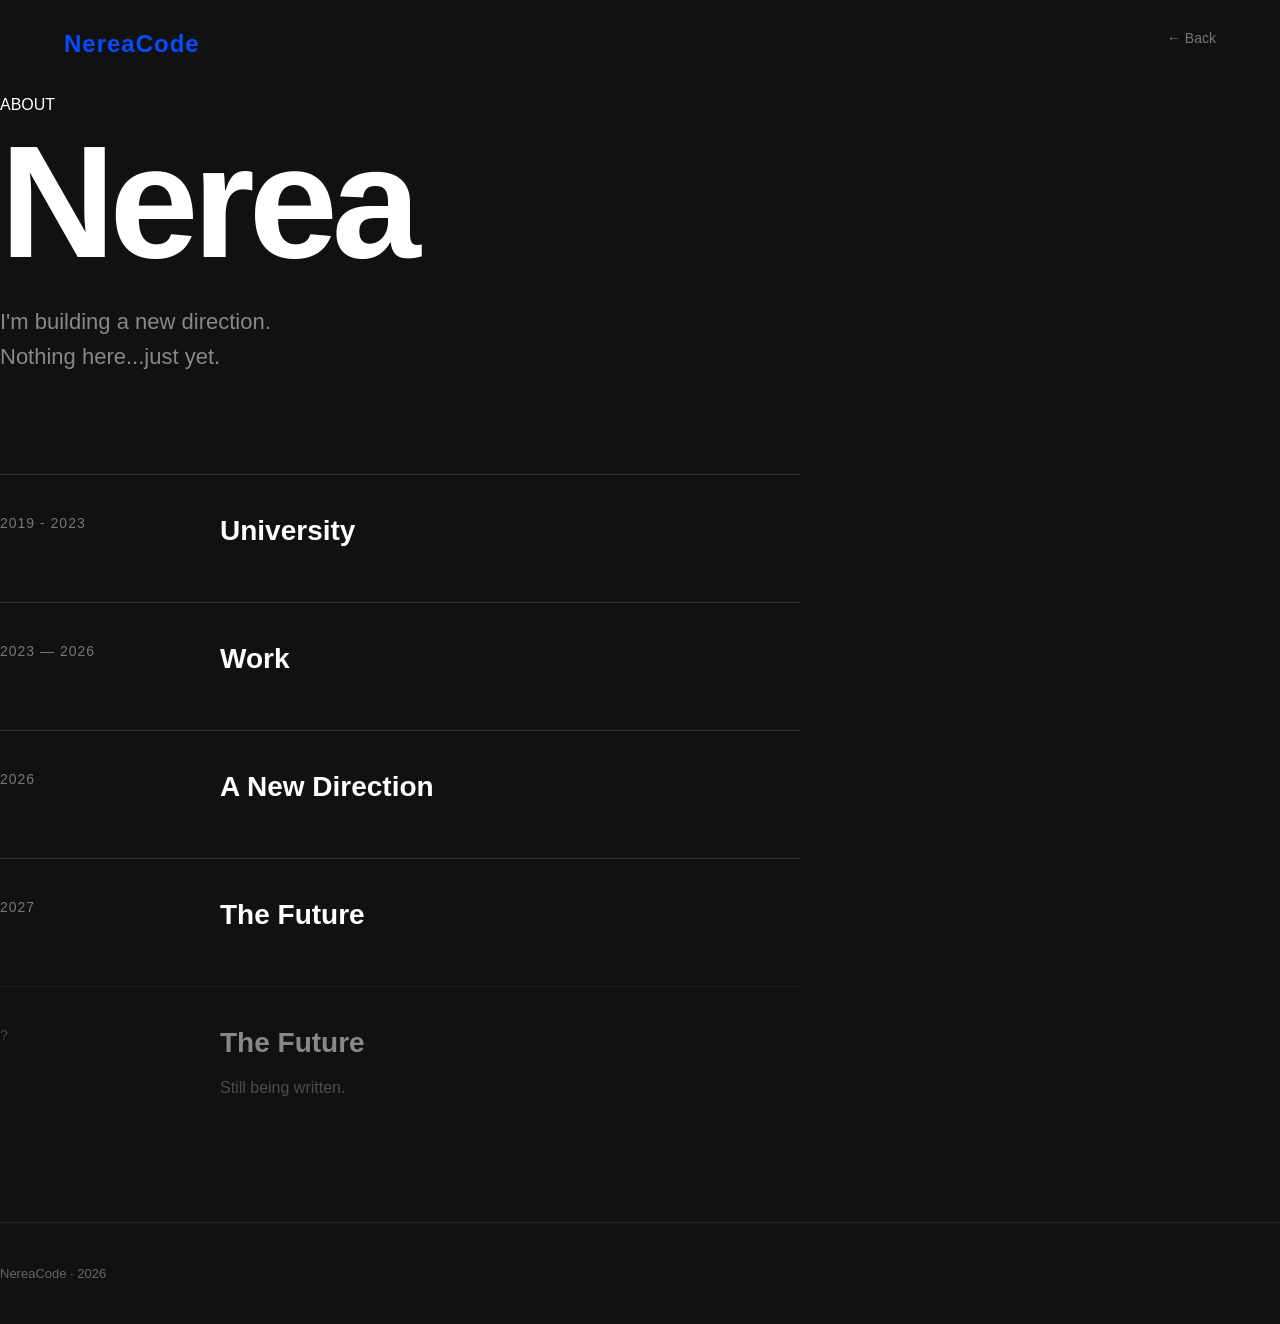
==== about.html @ 9b615ce1 "Add files via upload" ====
<!DOCTYPE html>
<html lang="en">

<head>

    <meta charset="UTF-8">

    <meta
        name="viewport"
        content="width=device-width, initial-scale=1.0"
    >

    <title>About — NereaCode</title>

    <link
        rel="stylesheet"
        href="style.css"
    >

</head>


<body>

    <main class="home">

        <header class="top-bar">

            <a href=" " class="logo">
                NereaCode
            </a >

            <a href="index.html" class="back">
                ← Back
            </a >

        </header>


        <section class="about-page">

            <p class="small-text">
                ABOUT
            </p >

            <h1>
                Nerea
            </h1>

            <p class="about-intro">
                I'm building a new direction.<br>
                Nothing here...just yet.
            </p >


            <section class="timeline">

                <div class="timeline-item">

                    <div class="timeline-year">
                        2019 - 2023
                    </div>

                    <div class="timeline-content">

                        <h2>
                            University
                        </h2>

                        <p>
                            
                        </p >

                    </div>

                </div>


                <div class="timeline-item">

                    <div class="timeline-year">
                        2023 — 2026
                    </div>

                    <div class="timeline-content">

                        <h2>
                            Work
                        </h2>

                        <p>
                            
                        </p >

                    </div>

                </div>


                <div class="timeline-item">

                    <div class="timeline-year">
                        2026
                    </div>

                    <div class="timeline-content">

                        <h2>
                            A New Direction
                        </h2>

                        <p>
                            
                        </p >

                    </div>

                </div>


                <div class="timeline-item">

                    <div class="timeline-year">
                        2027
                    </div>

                    <div class="timeline-content">

                        <h2>
                            The Future
                        </h2>

                        <p>
                           
                        </p >

                    </div>

                </div>


                <div class="timeline-item future">

                    <div class="timeline-year">
                        ?
                    </div>

                    <div class="timeline-content">

                        <h2>
                            The Future
                        </h2>

                        <p>
                            Still being written.
                        </p >

                    </div>

                </div>

            </section>

        </section>


        <footer>

            <p>
                NereaCode · 2026
            </p >

        </footer>

    </main>


    <script src="app.js"></script>

</body>

</html>
---- style.css ----
* {
    box-sizing: border-box;
}

html {
    margin: 0;
    padding: 0;
}

body {
    margin: 0;
    padding: 0;
    font-family: Arial, Helvetica, sans-serif;
    background: #111;
    color: #fff;
}

a {
    color: inherit;
    text-decoration: none;
}

.hero {
    position: relative;
    width: 100%;
    overflow: hidden;
    min-height: 520px;
}

.hero-image {
    display: block;
    width: 100%;
    min-height: 520px;
    object-fit: cover;
    margin: 0;
}

.hero-overlay {
    position: absolute;
    inset: 0;
    background: linear-gradient(
        to bottom,
        rgba(0, 0, 0, 0.02),
        rgba(0, 0, 0, 0.20)
    );
    pointer-events: none;
}
.top-bar {
    position: absolute;
    top: 0;
    left: 0;
    width: 100%;
    display: flex;
    justify-content: space-between;
    align-items: flex-start;
    padding: 30px 5%;
    z-index: 2;
}

.logo {
    font-size: 24px;
    font-weight: bold;
    letter-spacing: 1px;
    color: #054cff;
}

.top-right {
    text-align: right;
}

.date {
    font-size: 20px;
    font-weight: bold;
    color: #054cff;
    margin-bottom: 4px;
}

.time {
    font-size: 20px;
    font-weight: bold;
    color: #054cff;
}

.hero-content {
    position: absolute;
    right: 5%;
    bottom: 65px;
    z-index: 2;
    color: #66c7ff;
    width: max-content;
    text-align: left;
}

.hero-content .small-text {
    font-size: 17px;
    letter-spacing: 4px;
    color: #66c7ff;
    margin: 0 0 20px;
}

.hero h1 {
    font-size: clamp(56px, 12vw, 150px);
    line-height: 0.9;
    margin: 0;
    letter-spacing: -6px;
    color: #66c7ff;
}

.hero-content .description {
    font-size: 17px;
    letter-spacing: 4px;
    color: #66c7ff;
    margin: 30px 0 0;
}

.content {
    width: 90%;
    max-width: 1100px;
    margin: 0 auto;
}

.world {
    display: grid;
    grid-template-columns: repeat(3, 1fr);
    gap: 15px;
    padding: 80px 0;
}

.world-card {
    min-height: 220px;
    border: 1px solid #333;
    padding: 25px;
    display: flex;
    flex-direction: column;
    justify-content: space-between;
    transition:
        transform 0.25s ease,
        background 0.25s ease,
        border-color 0.25s ease;
}

.world-card:hover {
    transform: translateY(-6px);
    background: #1b1b1b;
    border-color: #666;
}

.card-number {
    font-size: 12px;
    color: #666;
}

.world-card h2 {
    font-size: 28px;
    margin: 0;
}

.world-card p {
    color: #888;
    margin: 0;
}

footer {
    padding: 30px 0;
    border-top: 1px solid #222;
    color: #666;
    font-size: 13px;
}

.back {
    color: #777;
    font-size: 14px;
    transition: color 0.2s ease;
}

.back:hover {
    color: #fff;
}

.about-page {
    padding: 80px 0;
}

.about-page h1 {
    font-size: clamp(70px, 15vw, 160px);
    line-height: 0.9;
    letter-spacing: -6px;
    margin: 0 0 30px;
}

.about-intro {
    max-width: 550px;
    font-size: 22px;
    line-height: 1.6;
    color: #888;
    margin-bottom: 100px;
}

.timeline {
    max-width: 800px;
}

.timeline-item {
    display: grid;
    grid-template-columns: 180px 1fr;
    gap: 40px;
    padding: 40px 0;
    border-top: 1px solid #333;
}

.timeline-year {
    color: #777;
    font-size: 14px;
    letter-spacing: 1px;
}

.timeline-content h2 {
    margin: 0 0 15px;
    font-size: 28px;
}

.timeline-content p {
    margin: 0;
    max-width: 500px;
    color: #888;
    line-height: 1.7;
}

.timeline-item.future {
    opacity: 0.5;
}

.projects-page {
    padding: 80px 0;
}

.projects-page h1 {
    font-size: clamp(45px, 7vw, 90px);
    line-height: 0.95;
    letter-spacing: -5px;
    margin: 0 0 100px;
}

.project-list {
    border-top: 1px solid #333;
}

.project-card {
    display: grid;
    grid-template-columns: 80px 1fr 120px;
    gap: 30px;
    padding: 40px 0;
    border-bottom: 1px solid #333;
    transition:
        background 0.2s ease,
        padding 0.2s ease;
}

.project-card:hover {
    background: #181818;
    padding-left: 20px;
    padding-right: 20px;
}

.project-number {
    color: #666;
    font-size: 13px;
}

.project-info h2 {
    margin: 0 0 15px;
    font-size: 32px;
}

.project-info p {
    max-width: 550px;
    margin: 0 0 20px;
    color: #888;
    line-height: 1.6;
}

.project-tags {
    display: flex;
    flex-wrap: wrap;
    gap: 8px;
}

.project-tags span {
    border: 1px solid #333;
    padding: 6px 10px;
    font-size: 11px;
    color: #777;
}

.project-status {
    color: #666;
    font-size: 18px;
    text-align: right;
}

.journal-page {
    padding: 80px 0;
}

.journal-page h1 {
    font-size: clamp(45px, 7vw, 90px);
    line-height: 0.95;
    letter-spacing: -5px;
    margin: 0 0 100px;
}

.journal-list {
    max-width: 900px;
    border-top: 1px solid #333;
}

.journal-entry {
    display: grid;
    grid-template-columns: 160px 1fr;
    gap: 40px;
    padding: 45px 0;
    border-bottom: 1px solid #333;
    transition:
        background 0.2s ease,
        padding 0.2s ease;
}

.journal-entry:hover {
    background: #181818;
    padding-left: 20px;
    padding-right: 20px;
}

.journal-date {
    color: #666;
    font-size: 13px;
    letter-spacing: 1px;
}

.journal-content h2 {
    margin: 0 0 15px;
    font-size: 30px;
}

.journal-content p {
    max-width: 600px;
    margin: 0;
    color: #888;
    line-height: 1.7;
}

.journal-entry.future {
    opacity: 0.45;
}

.travel-page {
    padding: 80px 0;
}

.travel-page h1 {
    font-size: clamp(45px, 7vw, 90px);
    line-height: 0.95;
    letter-spacing: -5px;
    margin: 0 0 80px;
}

.travel-stats {
    display: grid;
    grid-template-columns: repeat(3, 1fr);
    max-width: 700px;
    margin-bottom: 100px;
    border-top: 1px solid #333;
    border-bottom: 1px solid #333;
}

.travel-stat {
    display: flex;
    flex-direction: column;
    gap: 8px;
    padding: 25px 0;
}

.stat-number {
    font-size: 36px;
    font-weight: bold;
}

.stat-label {
    color: #777;
    font-size: 12px;
    letter-spacing: 1px;
}

.travel-list {
    max-width: 1000px;
    border-top: 1px solid #333;
}

.travel-entry {
    display: grid;
    grid-template-columns: 80px 1fr 180px;
    gap: 30px;
    padding: 50px 0;
    border-bottom: 1px solid #333;
    transition:
        background 0.2s ease,
        padding 0.2s ease;
}

.travel-entry:hover {
    background: #181818;
    padding-left: 20px;
    padding-right: 20px;
}

.travel-number {
    color: #666;
    font-size: 13px;
}

.travel-country {
    color: #666;
    font-size: 12px;
    letter-spacing: 2px;
    margin: 0 0 15px;
}

.travel-info h2 {
    font-size: 36px;
    margin: 0 0 15px;
}

.travel-info > p:last-child {
    max-width: 550px;
    margin: 0;
    color: #888;
    line-height: 1.7;
}

.travel-cities {
    color: #777;
    font-size: 12px;
    line-height: 1.8;
    text-align: right;
}

.travel-entry.future {
    opacity: 0.45;
}

.learning-page {
    padding: 80px 0;
}

.learning-page h1 {
    font-size: clamp(45px, 7vw, 90px);
    line-height: 0.95;
    letter-spacing: -5px;
    margin: 0 0 100px;
}

.learning-intro {
    max-width: 650px;
    margin-bottom: 100px;
    padding-bottom: 50px;
    border-bottom: 1px solid #333;
}

.learning-label {
    color: #666;
    font-size: 12px;
    letter-spacing: 3px;
    margin: 0 0 20px;
}

.learning-intro h2 {
    font-size: 42px;
    margin: 0 0 20px;
}

.learning-intro > p:last-child {
    max-width: 600px;
    color: #888;
    line-height: 1.7;
    margin: 0;
}

.learning-list {
    max-width: 900px;
    border-top: 1px solid #333;
}

.learning-item {
    display: grid;
    grid-template-columns: 80px 1fr;
    gap: 30px;
    padding: 40px 0;
    border-bottom: 1px solid #333;
    transition:
        background 0.2s ease,
        padding 0.2s ease;
}

.learning-item:hover {
    background: #181818;
    padding-left: 20px;
    padding-right: 20px;
}

.learning-number {
    color: #666;
    font-size: 13px;
}

.learning-status {
    color: #666;
    font-size: 11px;
    letter-spacing: 2px;
}

.learning-content h2 {
    font-size: 30px;
    margin: 10px 0 15px;
}

.learning-content p {
    max-width: 600px;
    margin: 0;
    color: #888;
    line-height: 1.7;
}

.learning-item.future {
    opacity: 0.45;
}

.todo-page {
    padding: 80px 0;
}

.todo-page h1 {
    font-size: clamp(45px, 7vw, 90px);
    line-height: 0.95;
    letter-spacing: -5px;
    margin: 0 0 80px;
}

.todo-input-area {
    display: flex;
    gap: 10px;
    max-width: 700px;
    margin-bottom: 60px;
}

#taskInput {
    flex: 1;
    min-width: 0;
    padding: 18px;
    border: 1px solid #333;
    background: #111;
    color: #fff;
    font-size: 16px;
    outline: none;
}

#taskInput:focus {
    border-color: #666;
}

#addTaskButton {
    padding: 0 30px;
    border: 1px solid #333;
    background: #181818;
    color: #fff;
    cursor: pointer;
    font-size: 14px;
    transition:
        background 0.2s ease,
        border-color 0.2s ease;
}

#addTaskButton:hover {
    background: #222;
    border-color: #666;
}

.task-list {
    max-width: 900px;
    margin: 0;
    padding: 0;
    list-style: none;
    border-top: 1px solid #333;
}

.task {
    display: flex;
    justify-content: space-between;
    align-items: center;
    gap: 20px;
    padding: 25px 0;
    border-bottom: 1px solid #333;
    transition:
        background 0.2s ease,
        padding 0.2s ease;
}

.task:hover {
    background: #181818;
    padding-left: 20px;
    padding-right: 20px;
}

.task-content {
    display: flex;
    align-items: center;
    gap: 15px;
    min-width: 0;
}

.complete-checkbox {
    width: 16px;
    height: 16px;
    cursor: pointer;
    flex-shrink: 0;
}

.task-content span {
    word-break: break-word;
    line-height: 1.5;
}

.task-actions {
    display: flex;
    gap: 8px;
    flex-shrink: 0;
}

.edit-button,
.delete-button {
    border: 1px solid #333;
    background: transparent;
    color: #777;
    padding: 7px 12px;
    cursor: pointer;
    font-size: 11px;
    transition:
        color 0.2s ease,
        border-color 0.2s ease;
}

.edit-button:hover,
.delete-button:hover {
    color: #fff;
    border-color: #666;
}

@media (max-width: 700px) {

    .hero {
        min-height: 430px;
    }

    .hero-image {
        min-height: 430px;
    }

    .top-bar {
        padding: 20px 5%;
    }

    .logo {
        font-size: 20px;
    }

    .date {
        font-size: 11px;
    }

    .time {
        font-size: 17px;
    }

    .hero-content {
        right: 5%;
        bottom: 40px;
    }

    .hero-content .small-text {
        font-size: 14px;
        letter-spacing: 3px;
        margin-bottom: 15px;
    }

    .hero h1 {
        font-size: clamp(50px, 16vw, 90px);
        letter-spacing: -4px;
    }

    .hero-content .description {
        font-size: 14px;
        letter-spacing: 3px;
        margin-top: 20px;
    }

    .world {
        grid-template-columns: 1fr;
        padding: 50px 0;
    }

    .world-card {
        min-height: 180px;
    }

    .timeline-item {
        grid-template-columns: 1fr;
        gap: 15px;
    }

    .about-page {
        padding: 50px 0;
    }

    .about-page h1 {
        letter-spacing: -4px;
    }

    .about-intro {
        font-size: 18px;
        margin-bottom: 60px;
    }

    .projects-page {
        padding: 50px 0;
    }

    .projects-page h1 {
        letter-spacing: -3px;
        margin-bottom: 60px;
    }

    .project-card {
        grid-template-columns: 40px 1fr;
        gap: 15px;
    }

    .project-status {
        grid-column: 2;
        text-align: left;
    }

    .journal-page {
        padding: 50px 0;
    }

    .journal-page h1 {
        letter-spacing: -3px;
        margin-bottom: 60px;
    }

    .journal-entry {
        grid-template-columns: 1fr;
        gap: 15px;
    }

    .travel-page {
        padding: 50px 0;
    }

    .travel-page h1 {
        letter-spacing: -3px;
        margin-bottom: 60px;
    }

    .travel-stats {
        margin-bottom: 60px;
    }

    .stat-number {
        font-size: 28px;
    }

    .stat-label {
        font-size: 10px;
    }

    .travel-entry {
        grid-template-columns: 40px 1fr;
        gap: 15px;
    }

    .travel-cities {
        grid-column: 2;
        text-align: left;
    }

    .learning-page {
        padding: 50px 0;
    }

    .learning-page h1 {
        letter-spacing: -3px;
        margin-bottom: 60px;
    }

    .learning-intro {
        margin-bottom: 60px;
    }

    .learning-intro h2 {
        font-size: 32px;
    }

    .learning-item {
        grid-template-columns: 40px 1fr;
        gap: 15px;
    }

    .todo-page {
        padding: 50px 0;
    }

    .todo-page h1 {
        letter-spacing: -3px;
        margin-bottom: 50px;
    }

    .todo-input-area {
        gap: 6px;
    }

    #taskInput {
        padding: 15px;
        font-size: 14px;
    }

    #addTaskButton {
        padding: 0 18px;
    }

    .task {
        align-items: flex-start;
    }

    .task-actions {
        flex-direction: column;
    }
}
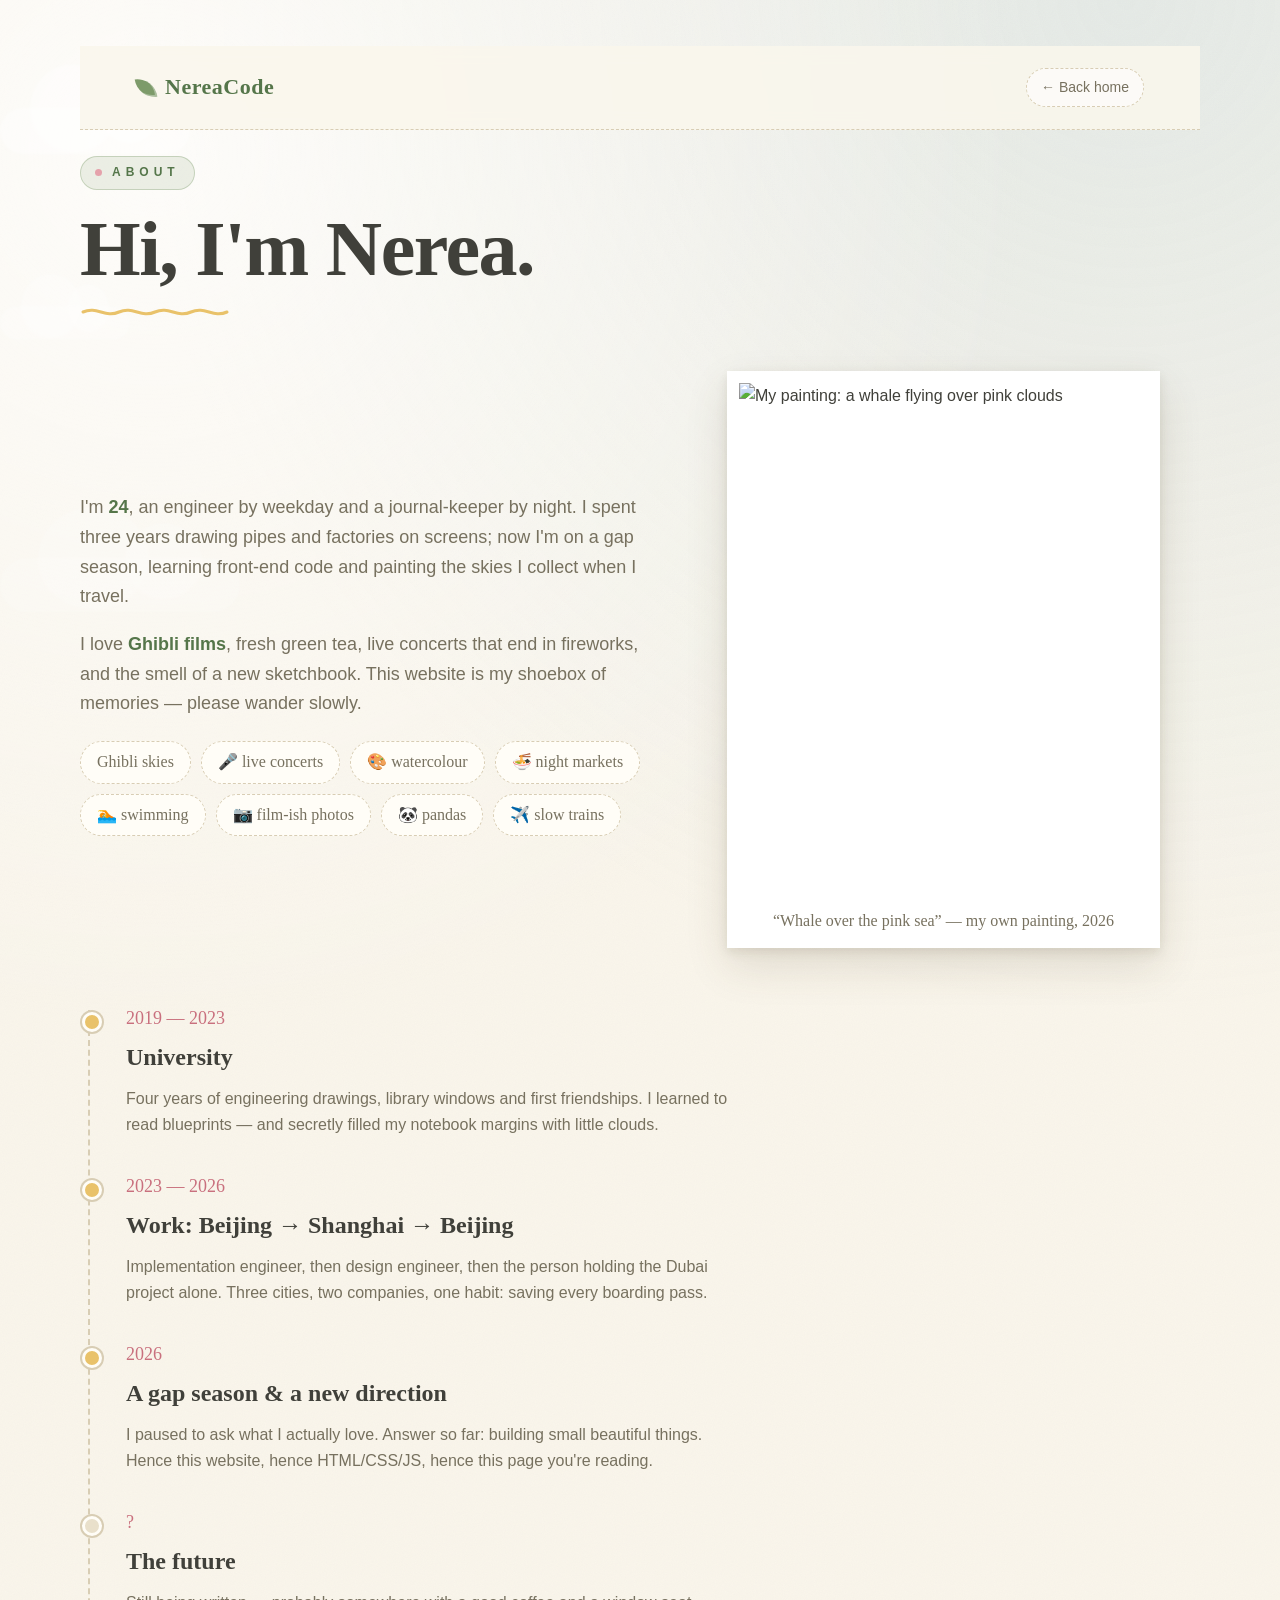
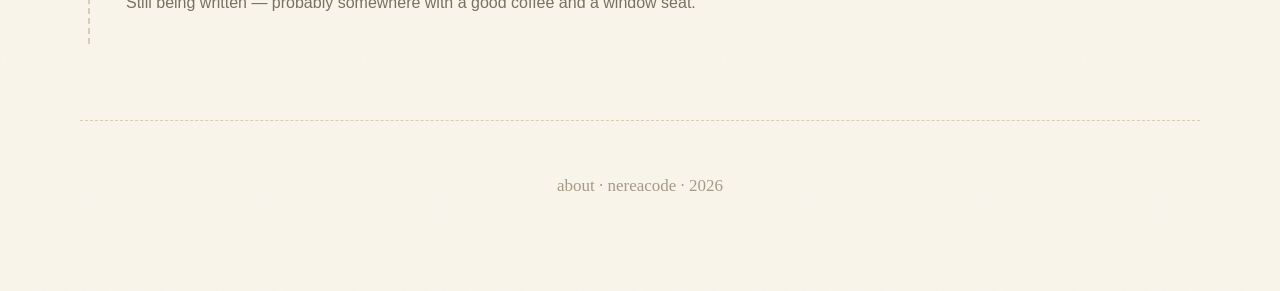
==== commit ae124cb7: "Add files via upload" ====
--- a/about.html
+++ b/about.html
@@ -2,181 +2,101 @@
 <html lang="en">
 
 <head>
-
     <meta charset="UTF-8">
-
-    <meta
-        name="viewport"
-        content="width=device-width, initial-scale=1.0"
-    >
-
+    <meta name="viewport" content="width=device-width, initial-scale=1.0">
     <title>About — NereaCode</title>
-
-    <link
-        rel="stylesheet"
-        href="style.css"
-    >
-
+    <link rel="stylesheet" href="style.css">
 </head>
-
 
 <body>
 
-    <main class="home">
+    <div class="clouds" aria-hidden="true"><span></span><span></span><span></span></div>
 
-        <header class="top-bar">
+    <div class="shell">
+        <main class="page">
 
-            <a href=" " class="logo">
-                NereaCode
-            </a >
+            <header class="top-bar solid">
+                <a href="index.html" class="logo"><span class="leaf"></span>NereaCode</a>
+                <a href="index.html" class="back">← Back home</a>
+            </header>
 
-            <a href="index.html" class="back">
-                ← Back
-            </a >
+            <section class="page-head">
+                <p class="small-text">ABOUT</p>
+                <h1>Hi, I'm Nerea.</h1>
+                <svg class="squiggle" width="180" height="14" viewBox="0 0 180 14" fill="none" stroke="currentColor" stroke-width="3" stroke-linecap="round"><path d="M3 9c14-6 22 6 36 0s22 6 36 0 22 6 36 0 22 6 36 0"/></svg>
+            </section>
 
-        </header>
-
-
-        <section class="about-page">
-
-            <p class="small-text">
-                ABOUT
-            </p >
-
-            <h1>
-                Nerea
-            </h1>
-
-            <p class="about-intro">
-                I'm building a new direction.<br>
-                Nothing here...just yet.
-            </p >
-
+            <section class="about-grid">
+                <div class="reveal">
+                    <p class="about-intro">
+                        I'm <strong>24</strong>, an engineer by weekday and a journal-keeper by night.
+                        I spent three years drawing pipes and factories on screens; now I'm on a gap
+                        season, learning front-end code and painting the skies I collect when I travel.
+                    </p>
+                    <p class="about-intro">
+                        I love <strong>Ghibli films</strong>, fresh green tea, live concerts that end in
+                        fireworks, and the smell of a new sketchbook. This website is my shoebox of
+                        memories — please wander slowly.
+                    </p>
+                    <div class="likes">
+                        <span> Ghibli skies</span>
+                        <span>🎤 live concerts</span>
+                        <span>🎨 watercolour</span>
+                        <span>🍜 night markets</span>
+                        <span>🏊 swimming</span>
+                        <span>📷 film-ish photos</span>
+                        <span>🐼 pandas</span>
+                        <span>✈️ slow trains</span>
+                    </div>
+                </div>
+                <figure class="about-photo reveal">
+                    <img src="assets/img/cover/daily_img_8767.jpg" alt="My painting: a whale flying over pink clouds">
+                    <figcaption>“Whale over the pink sea” — my own painting, 2026</figcaption>
+                </figure>
+            </section>
 
             <section class="timeline">
 
-                <div class="timeline-item">
-
-                    <div class="timeline-year">
-                        2019 - 2023
+                <div class="timeline-item reveal">
+                    <div class="timeline-year">2019 — 2023</div>
+                    <div class="timeline-content">
+                        <h2>University</h2>
+                        <p>Four years of engineering drawings, library windows and first friendships. I learned to read blueprints — and secretly filled my notebook margins with little clouds.</p>
                     </div>
-
-                    <div class="timeline-content">
-
-                        <h2>
-                            University
-                        </h2>
-
-                        <p>
-                            
-                        </p >
-
-                    </div>
-
                 </div>
 
-
-                <div class="timeline-item">
-
-                    <div class="timeline-year">
-                        2023 — 2026
+                <div class="timeline-item reveal">
+                    <div class="timeline-year">2023 — 2026</div>
+                    <div class="timeline-content">
+                        <h2>Work: Beijing → Shanghai → Beijing</h2>
+                        <p>Implementation engineer, then design engineer, then the person holding the Dubai project alone. Three cities, two companies, one habit: saving every boarding pass.</p>
                     </div>
-
-                    <div class="timeline-content">
-
-                        <h2>
-                            Work
-                        </h2>
-
-                        <p>
-                            
-                        </p >
-
-                    </div>
-
                 </div>
 
-
-                <div class="timeline-item">
-
-                    <div class="timeline-year">
-                        2026
+                <div class="timeline-item reveal">
+                    <div class="timeline-year">2026</div>
+                    <div class="timeline-content">
+                        <h2>A gap season &amp; a new direction</h2>
+                        <p>I paused to ask what I actually love. Answer so far: building small beautiful things. Hence this website, hence HTML/CSS/JS, hence this page you're reading.</p>
                     </div>
-
-                    <div class="timeline-content">
-
-                        <h2>
-                            A New Direction
-                        </h2>
-
-                        <p>
-                            
-                        </p >
-
-                    </div>
-
                 </div>
 
-
-                <div class="timeline-item">
-
-                    <div class="timeline-year">
-                        2027
+                <div class="timeline-item future reveal">
+                    <div class="timeline-year">?</div>
+                    <div class="timeline-content">
+                        <h2>The future</h2>
+                        <p>Still being written — probably somewhere with a good coffee and a window seat.</p>
                     </div>
-
-                    <div class="timeline-content">
-
-                        <h2>
-                            The Future
-                        </h2>
-
-                        <p>
-                           
-                        </p >
-
-                    </div>
-
-                </div>
-
-
-                <div class="timeline-item future">
-
-                    <div class="timeline-year">
-                        ?
-                    </div>
-
-                    <div class="timeline-content">
-
-                        <h2>
-                            The Future
-                        </h2>
-
-                        <p>
-                            Still being written.
-                        </p >
-
-                    </div>
-
                 </div>
 
             </section>
 
-        </section>
+            <footer><p>about · nereacode · 2026</p></footer>
 
-
-        <footer>
-
-            <p>
-                NereaCode · 2026
-            </p >
-
-        </footer>
-
-    </main>
-
+        </main>
+    </div>
 
     <script src="app.js"></script>
 
 </body>
-
-</html>+</html>
--- a/style.css
+++ b/style.css
@@ -1,847 +1,903 @@
-* {
-    box-sizing: border-box;
-}
-
-html {
-    margin: 0;
-    padding: 0;
-}
+/* ==========================================================
+   NereaCode — paper & sky theme
+   A soft, hand-made journal look: cream paper, matcha green,
+   sky blue, sakura pink. Inspired by Ghibli skies and 手帐.
+   ========================================================== */
+
+* { box-sizing: border-box; }
+
+:root {
+    --paper:      #faf6ec;
+    --paper-2:    #f2ebdb;
+    --paper-3:    #e9e0cb;
+    --ink:        #40403a;
+    --ink-soft:   #77715f;
+    --ink-faint:  #a49b85;
+    --line:       #d8cdb4;
+
+    --matcha:     #7d9b6a;
+    --matcha-deep:#55764a;
+    --sky:        #93bcd2;
+    --sky-deep:   #4f7f9c;
+    --sakura:     #e5a2ab;
+    --sakura-deep:#c9707e;
+    --sun:        #e9c26a;
+    --clay:       #c97f57;
+
+    --serif: "Iowan Old Style", "Palatino Linotype", Palatino, Georgia, "Songti SC", serif;
+    --hand:  "Bradley Hand", "Segoe Print", "Comic Sans MS", "PingFang SC", cursive;
+    --sans:  "Avenir Next", "Helvetica Neue", Helvetica, "PingFang SC", "Hiragino Sans GB", system-ui, sans-serif;
+
+    --shadow-1: 0 2px 6px rgba(84, 70, 45, .10), 0 10px 24px rgba(84, 70, 45, .10);
+    --shadow-2: 0 4px 10px rgba(84, 70, 45, .12), 0 18px 40px rgba(84, 70, 45, .14);
+    --radius: 14px;
+}
+
+html { margin: 0; padding: 0; scroll-behavior: smooth; background: var(--paper); }
 
 body {
     margin: 0;
     padding: 0;
-    font-family: Arial, Helvetica, sans-serif;
-    background: #111;
-    color: #fff;
-}
-
-a {
-    color: inherit;
-    text-decoration: none;
-}
-
-.hero {
-    position: relative;
-    width: 100%;
+    font-family: var(--sans);
+    color: var(--ink);
+    background-color: var(--paper);
+    background-image:
+        radial-gradient(circle at 12% 8%,  rgba(255,255,255,.75), transparent 42%),
+        radial-gradient(circle at 88% 0%,  rgba(147,188,210,.20), transparent 46%),
+        url("data:image/svg+xml,%3Csvg xmlns='http://www.w3.org/2000/svg' width='180' height='180'%3E%3Cfilter id='n'%3E%3CfeTurbulence type='fractalNoise' baseFrequency='.9' numOctaves='2'/%3E%3CfeColorMatrix values='0 0 0 0 .45 0 0 0 0 .40 0 0 0 0 .30 0 0 0 .05 0'/%3E%3C/filter%3E%3Crect width='180' height='180' filter='url(%23n)'/%3E%3C/svg%3E");
+    line-height: 1.65;
+    -webkit-font-smoothing: antialiased;
+}
+
+a { color: inherit; text-decoration: none; }
+img { max-width: 100%; display: block; }
+
+::selection { background: var(--sun); color: #4a3c1c; }
+
+/* ---------- drifting clouds (Ghibli sky) ---------- */
+.clouds {
+    position: fixed;
+    inset: 0;
+    pointer-events: none;
+    z-index: 0;
     overflow: hidden;
-    min-height: 520px;
-}
-
-.hero-image {
+}
+.clouds span {
+    position: absolute;
     display: block;
-    width: 100%;
-    min-height: 520px;
-    object-fit: cover;
-    margin: 0;
-}
-
-.hero-overlay {
-    position: absolute;
-    inset: 0;
-    background: linear-gradient(
-        to bottom,
-        rgba(0, 0, 0, 0.02),
-        rgba(0, 0, 0, 0.20)
-    );
-    pointer-events: none;
-}
+    background: rgba(255, 255, 255, .38);
+    border-radius: 100px;
+    filter: blur(1px);
+    animation: drift linear infinite;
+}
+.clouds span::before,
+.clouds span::after {
+    content: "";
+    position: absolute;
+    background: inherit;
+    border-radius: 50%;
+}
+.clouds span:nth-child(1) { top: 12%; width: 190px; height: 46px; animation-duration: 95s; }
+.clouds span:nth-child(2) { top: 34%; width: 130px; height: 34px; animation-duration: 130s; animation-delay: -40s; opacity: .7; }
+.clouds span:nth-child(3) { top: 62%; width: 240px; height: 54px; animation-duration: 160s; animation-delay: -90s; opacity: .5; }
+.clouds span::before { width: 46%; height: 190%; left: 16%; top: -95%; }
+.clouds span::after  { width: 32%; height: 140%; right: 16%; top: -65%; }
+@keyframes drift {
+    from { left: -30%; }
+    to   { left: 110%; }
+}
+
+.shell { position: relative; z-index: 1; }
+
+/* ---------- top bar ---------- */
 .top-bar {
     position: absolute;
-    top: 0;
-    left: 0;
+    top: 0; left: 0;
     width: 100%;
     display: flex;
     justify-content: space-between;
-    align-items: flex-start;
-    padding: 30px 5%;
+    align-items: center;
+    padding: 22px 5%;
+    z-index: 5;
+}
+.top-bar.solid {
+    position: sticky;
+    background: rgba(250, 246, 236, .88);
+    backdrop-filter: blur(8px);
+    border-bottom: 1px dashed var(--line);
+}
+.logo {
+    font-family: var(--serif);
+    font-size: 22px;
+    font-weight: 700;
+    letter-spacing: .5px;
+    color: #fff;
+    text-shadow: 0 1px 10px rgba(30, 40, 50, .55);
+    display: inline-flex;
+    align-items: center;
+    gap: 9px;
+}
+.top-bar.solid .logo { color: var(--matcha-deep); text-shadow: none; }
+.logo .leaf {
+    width: 20px; height: 20px;
+    background: var(--matcha);
+    border-radius: 0 100% 0 100%;
+    transform: rotate(-8deg);
+    box-shadow: inset -2px -2px 0 rgba(255,255,255,.35);
+}
+.top-right { text-align: right; color: #fff; text-shadow: 0 1px 8px rgba(30,40,50,.55); }
+.top-bar.solid .top-right { color: var(--ink-soft); text-shadow: none; }
+.date { font-size: 14px; letter-spacing: 2px; }
+.time { font-family: var(--hand); font-size: 22px; line-height: 1.1; }
+.back {
+    font-size: 14px;
+    color: var(--ink-soft);
+    border: 1px dashed var(--line);
+    background: rgba(255,255,255,.6);
+    padding: 7px 14px;
+    border-radius: 100px;
+    transition: all .2s ease;
+}
+.back:hover { background: #fff; color: var(--matcha-deep); transform: translateX(-3px); }
+
+/* ---------- hero (home) ---------- */
+.hero {
+    position: relative;
+    width: 100%;
+    overflow: hidden;
+    min-height: 560px;
+    height: 78vh;
+    max-height: 860px;
+}
+.hero-image {
+    width: 100%;
+    height: 100%;
+    object-fit: cover;
+    margin: 0;
+    animation: breathe 26s ease-in-out infinite alternate;
+}
+@keyframes breathe {
+    from { transform: scale(1); }
+    to   { transform: scale(1.06); }
+}
+.hero-overlay {
+    position: absolute;
+    inset: 0;
+    background: linear-gradient(to bottom,
+        rgba(28, 40, 48, .18),
+        rgba(28, 40, 48, .02) 38%,
+        rgba(28, 40, 48, .34));
+    pointer-events: none;
+}
+.hero-content {
+    position: absolute;
+    right: 6%;
+    bottom: 70px;
     z-index: 2;
-}
-
-.logo {
+    text-align: left;
+    color: #fff;
+}
+.hero-content .small-text {
+    font-size: 14px;
+    letter-spacing: 6px;
+    margin: 0 0 10px;
+    color: rgba(255,255,255,.9);
+    text-shadow: 0 1px 10px rgba(20,30,40,.6);
+}
+.hero h1 {
+    font-family: var(--serif);
+    font-size: clamp(64px, 12vw, 150px);
+    line-height: .92;
+    margin: 0;
+    letter-spacing: -3px;
+    color: #fff;
+    text-shadow: 0 4px 30px rgba(20, 32, 42, .45);
+}
+.hero-content .description {
+    font-family: var(--hand);
     font-size: 24px;
-    font-weight: bold;
     letter-spacing: 1px;
-    color: #054cff;
-}
-
-.top-right {
-    text-align: right;
-}
-
-.date {
+    margin: 14px 0 0;
+    color: #fff;
+    text-shadow: 0 1px 12px rgba(20,30,40,.6);
+}
+.hero-scroll {
+    position: absolute;
+    left: 50%;
+    bottom: 18px;
+    transform: translateX(-50%);
+    z-index: 2;
+    color: rgba(255,255,255,.9);
+    font-size: 12px;
+    letter-spacing: 3px;
+    text-shadow: 0 1px 8px rgba(20,30,40,.6);
+    animation: bob 2.4s ease-in-out infinite;
+}
+@keyframes bob {
+    0%, 100% { transform: translate(-50%, 0); }
+    50%      { transform: translate(-50%, 7px); }
+}
+
+/* ---------- page scaffolding ---------- */
+.content, .page {
+    width: min(1120px, 92%);
+    margin: 0 auto;
+    position: relative;
+    z-index: 1;
+}
+.page { padding: 46px 0 30px; }
+
+.page-head { padding: 26px 0 8px; }
+.small-text {
+    display: inline-flex;
+    align-items: center;
+    gap: 10px;
+    font-size: 12px;
+    font-weight: 700;
+    letter-spacing: 5px;
+    color: var(--matcha-deep);
+    background: rgba(125, 155, 106, .14);
+    border: 1px solid rgba(125, 155, 106, .35);
+    padding: 6px 14px;
+    border-radius: 100px;
+    margin: 0 0 18px;
+}
+.small-text::before {
+    content: "";
+    width: 7px; height: 7px;
+    border-radius: 50%;
+    background: var(--sakura);
+}
+h1 {
+    font-family: var(--serif);
+    font-size: clamp(44px, 7vw, 78px);
+    line-height: 1.04;
+    letter-spacing: -1.5px;
+    margin: 0 0 14px;
+    color: var(--ink);
+}
+.head-note {
+    font-family: var(--hand);
     font-size: 20px;
-    font-weight: bold;
-    color: #054cff;
-    margin-bottom: 4px;
-}
-
-.time {
-    font-size: 20px;
-    font-weight: bold;
-    color: #054cff;
-}
-
-.hero-content {
-    position: absolute;
-    right: 5%;
-    bottom: 65px;
-    z-index: 2;
-    color: #66c7ff;
-    width: max-content;
-    text-align: left;
-}
-
-.hero-content .small-text {
-    font-size: 17px;
-    letter-spacing: 4px;
-    color: #66c7ff;
-    margin: 0 0 20px;
-}
-
-.hero h1 {
-    font-size: clamp(56px, 12vw, 150px);
-    line-height: 0.9;
+    color: var(--ink-soft);
+    max-width: 620px;
     margin: 0;
-    letter-spacing: -6px;
-    color: #66c7ff;
-}
-
-.hero-content .description {
-    font-size: 17px;
-    letter-spacing: 4px;
-    color: #66c7ff;
-    margin: 30px 0 0;
-}
-
-.content {
-    width: 90%;
-    max-width: 1100px;
-    margin: 0 auto;
-}
-
+}
+.squiggle { display: block; margin: 6px 0 0; color: var(--sun); }
+
+/* ---------- home cards ---------- */
 .world {
     display: grid;
     grid-template-columns: repeat(3, 1fr);
-    gap: 15px;
-    padding: 80px 0;
-}
-
+    gap: 22px;
+    padding: 54px 0 30px;
+}
 .world-card {
-    min-height: 220px;
-    border: 1px solid #333;
-    padding: 25px;
+    position: relative;
+    background: #fffdf7;
+    border: 1px solid var(--line);
+    border-radius: var(--radius);
+    padding: 30px 26px 26px;
+    min-height: 210px;
     display: flex;
     flex-direction: column;
     justify-content: space-between;
-    transition:
-        transform 0.25s ease,
-        background 0.25s ease,
-        border-color 0.25s ease;
-}
-
+    box-shadow: var(--shadow-1);
+    transition: transform .25s ease, box-shadow .25s ease;
+    overflow: hidden;
+}
+.world-card::before {
+    content: "";
+    position: absolute;
+    top: -10px; left: 50%;
+    width: 92px; height: 26px;
+    transform: translateX(-50%) rotate(-2.5deg);
+    background: var(--tape, rgba(233,194,106,.75));
+    box-shadow: 0 2px 4px rgba(84,70,45,.12);
+}
 .world-card:hover {
-    transform: translateY(-6px);
-    background: #1b1b1b;
-    border-color: #666;
-}
-
+    transform: translateY(-7px) rotate(-.4deg);
+    box-shadow: var(--shadow-2);
+}
+.world-card .doodle {
+    position: absolute;
+    right: 18px; top: 20px;
+    width: 44px; height: 44px;
+    color: var(--tape-ink, var(--sun));
+    opacity: .85;
+}
 .card-number {
-    font-size: 12px;
-    color: #666;
-}
-
+    font-family: var(--hand);
+    font-size: 15px;
+    color: var(--ink-faint);
+    letter-spacing: 2px;
+}
 .world-card h2 {
-    font-size: 28px;
-    margin: 0;
-}
-
-.world-card p {
-    color: #888;
-    margin: 0;
-}
-
-footer {
-    padding: 30px 0;
-    border-top: 1px solid #222;
-    color: #666;
+    font-family: var(--serif);
+    font-size: 30px;
+    margin: 12px 0 6px;
+    color: var(--ink);
+}
+.world-card p { color: var(--ink-soft); margin: 0; font-size: 15px; }
+.world-card .go {
+    margin-top: 16px;
     font-size: 13px;
-}
-
-.back {
-    color: #777;
-    font-size: 14px;
-    transition: color 0.2s ease;
-}
-
-.back:hover {
-    color: #fff;
-}
-
-.about-page {
-    padding: 80px 0;
-}
-
-.about-page h1 {
-    font-size: clamp(70px, 15vw, 160px);
-    line-height: 0.9;
-    letter-spacing: -6px;
-    margin: 0 0 30px;
-}
-
-.about-intro {
-    max-width: 550px;
-    font-size: 22px;
-    line-height: 1.6;
-    color: #888;
-    margin-bottom: 100px;
-}
-
-.timeline {
-    max-width: 800px;
-}
-
-.timeline-item {
-    display: grid;
-    grid-template-columns: 180px 1fr;
-    gap: 40px;
-    padding: 40px 0;
-    border-top: 1px solid #333;
-}
-
-.timeline-year {
-    color: #777;
-    font-size: 14px;
-    letter-spacing: 1px;
-}
-
-.timeline-content h2 {
-    margin: 0 0 15px;
-    font-size: 28px;
-}
-
-.timeline-content p {
-    margin: 0;
-    max-width: 500px;
-    color: #888;
-    line-height: 1.7;
-}
-
-.timeline-item.future {
-    opacity: 0.5;
-}
-
-.projects-page {
-    padding: 80px 0;
-}
-
-.projects-page h1 {
-    font-size: clamp(45px, 7vw, 90px);
-    line-height: 0.95;
-    letter-spacing: -5px;
-    margin: 0 0 100px;
-}
-
-.project-list {
-    border-top: 1px solid #333;
-}
-
+    letter-spacing: 2px;
+    color: var(--matcha-deep);
+    font-weight: 700;
+}
+
+/* ---------- shared card styles ---------- */
+.paper-card {
+    background: #fffdf7;
+    border: 1px solid var(--line);
+    border-radius: var(--radius);
+    box-shadow: var(--shadow-1);
+    padding: 26px 28px;
+    position: relative;
+}
+
+/* ---------- projects ---------- */
+.project-list { display: grid; gap: 20px; padding: 26px 0 10px; }
 .project-card {
     display: grid;
-    grid-template-columns: 80px 1fr 120px;
-    gap: 30px;
-    padding: 40px 0;
-    border-bottom: 1px solid #333;
-    transition:
-        background 0.2s ease,
-        padding 0.2s ease;
-}
-
-.project-card:hover {
-    background: #181818;
-    padding-left: 20px;
-    padding-right: 20px;
-}
-
+    grid-template-columns: 74px 1fr auto;
+    gap: 22px;
+    align-items: start;
+    background: #fffdf7;
+    border: 1px solid var(--line);
+    border-left: 6px solid var(--accent, var(--matcha));
+    border-radius: var(--radius);
+    box-shadow: var(--shadow-1);
+    padding: 24px 26px;
+    transition: transform .22s ease, box-shadow .22s ease;
+}
+.project-card:hover { transform: translateX(4px); box-shadow: var(--shadow-2); }
 .project-number {
-    color: #666;
-    font-size: 13px;
-}
-
+    font-family: var(--hand);
+    font-size: 34px;
+    color: var(--accent, var(--matcha));
+    line-height: 1;
+    padding-top: 4px;
+}
 .project-info h2 {
-    margin: 0 0 15px;
-    font-size: 32px;
-}
-
-.project-info p {
-    max-width: 550px;
-    margin: 0 0 20px;
-    color: #888;
-    line-height: 1.6;
-}
-
-.project-tags {
+    font-family: var(--serif);
+    font-size: 23px;
+    margin: 0 0 8px;
+}
+.project-info .when {
+    font-size: 12px;
+    letter-spacing: 2px;
+    color: var(--ink-faint);
+    font-weight: 700;
+}
+.project-info p { color: var(--ink-soft); margin: 8px 0 12px; font-size: 15px; }
+.project-tags { display: flex; flex-wrap: wrap; gap: 8px; }
+.project-tags span {
+    font-size: 12px;
+    letter-spacing: 1px;
+    padding: 4px 11px;
+    border-radius: 100px;
+    background: var(--paper-2);
+    border: 1px solid var(--line);
+    color: var(--ink-soft);
+}
+.project-status {
+    font-family: var(--hand);
+    font-size: 16px;
+    padding: 6px 14px;
+    border-radius: 100px;
+    white-space: nowrap;
+    background: var(--accent-soft, rgba(125,155,106,.16));
+    color: var(--accent, var(--matcha-deep));
+    border: 1px dashed var(--accent, var(--matcha));
+}
+
+/* ---------- learning ---------- */
+.learning-intro {
+    display: grid;
+    grid-template-columns: 1.2fr .8fr;
+    gap: 26px;
+    align-items: center;
+    margin: 26px 0 34px;
+}
+.learning-intro .paper-card { background: linear-gradient(160deg, #fffdf7, #f6efdd); }
+.learning-label {
+    font-size: 12px; letter-spacing: 4px; font-weight: 700;
+    color: var(--sky-deep); margin: 0 0 8px;
+}
+.learning-intro h2 { font-family: var(--serif); font-size: 30px; margin: 0 0 10px; }
+.learning-intro p { color: var(--ink-soft); margin: 0; }
+.learning-list { display: grid; gap: 18px; padding-bottom: 14px; }
+.learning-item {
+    display: grid;
+    grid-template-columns: 62px 1fr;
+    gap: 20px;
+    background: #fffdf7;
+    border: 1px solid var(--line);
+    border-radius: var(--radius);
+    box-shadow: var(--shadow-1);
+    padding: 22px 26px;
+}
+.learning-item.future { opacity: .72; border-style: dashed; box-shadow: none; background: rgba(255,253,247,.6); }
+.learning-number { font-family: var(--hand); font-size: 30px; color: var(--sky-deep); }
+.learning-status {
+    display: inline-block;
+    font-size: 11px; letter-spacing: 3px; font-weight: 700;
+    padding: 3px 10px; border-radius: 100px;
+    background: rgba(147,188,210,.22); color: var(--sky-deep);
+    border: 1px solid rgba(79,127,156,.35);
+    margin-bottom: 8px;
+}
+.learning-item.future .learning-status { background: rgba(164,155,133,.16); color: var(--ink-faint); border-color: var(--line); }
+.learning-content h2 { font-family: var(--serif); font-size: 22px; margin: 0 0 6px; }
+.learning-content p { color: var(--ink-soft); margin: 0 0 12px; font-size: 15px; }
+.meter {
+    height: 10px;
+    border-radius: 100px;
+    background: var(--paper-3);
+    border: 1px solid var(--line);
+    overflow: hidden;
+    max-width: 340px;
+}
+.meter i {
+    display: block; height: 100%;
+    background: repeating-linear-gradient(-45deg, var(--matcha) 0 8px, #93b07f 8px 16px);
+    border-radius: 100px;
+}
+.meter-label { font-family: var(--hand); font-size: 14px; color: var(--ink-faint); margin-top: 6px; }
+
+/* ---------- travel ---------- */
+.travel-stats {
     display: flex;
     flex-wrap: wrap;
-    gap: 8px;
-}
-
-.project-tags span {
-    border: 1px solid #333;
-    padding: 6px 10px;
-    font-size: 11px;
-    color: #777;
-}
-
-.project-status {
-    color: #666;
-    font-size: 18px;
-    text-align: right;
-}
-
-.journal-page {
-    padding: 80px 0;
-}
-
-.journal-page h1 {
-    font-size: clamp(45px, 7vw, 90px);
-    line-height: 0.95;
-    letter-spacing: -5px;
-    margin: 0 0 100px;
-}
-
-.journal-list {
-    max-width: 900px;
-    border-top: 1px solid #333;
-}
-
-.journal-entry {
-    display: grid;
-    grid-template-columns: 160px 1fr;
-    gap: 40px;
-    padding: 45px 0;
-    border-bottom: 1px solid #333;
-    transition:
-        background 0.2s ease,
-        padding 0.2s ease;
-}
-
-.journal-entry:hover {
-    background: #181818;
-    padding-left: 20px;
-    padding-right: 20px;
-}
-
-.journal-date {
-    color: #666;
-    font-size: 13px;
-    letter-spacing: 1px;
-}
-
-.journal-content h2 {
-    margin: 0 0 15px;
-    font-size: 30px;
-}
-
-.journal-content p {
-    max-width: 600px;
-    margin: 0;
-    color: #888;
-    line-height: 1.7;
-}
-
-.journal-entry.future {
-    opacity: 0.45;
-}
-
-.travel-page {
-    padding: 80px 0;
-}
-
-.travel-page h1 {
-    font-size: clamp(45px, 7vw, 90px);
-    line-height: 0.95;
-    letter-spacing: -5px;
-    margin: 0 0 80px;
-}
-
-.travel-stats {
-    display: grid;
-    grid-template-columns: repeat(3, 1fr);
-    max-width: 700px;
-    margin-bottom: 100px;
-    border-top: 1px solid #333;
-    border-bottom: 1px solid #333;
-}
-
+    gap: 14px;
+    margin: 26px 0 8px;
+}
 .travel-stat {
-    display: flex;
-    flex-direction: column;
-    gap: 8px;
-    padding: 25px 0;
-}
-
+    flex: 1 1 150px;
+    text-align: center;
+    background: #fffdf7;
+    border: 1px solid var(--line);
+    border-radius: var(--radius);
+    padding: 18px 12px;
+    box-shadow: var(--shadow-1);
+}
 .stat-number {
-    font-size: 36px;
-    font-weight: bold;
-}
-
+    display: block;
+    font-family: var(--serif);
+    font-size: 40px;
+    color: var(--sky-deep);
+    line-height: 1;
+}
 .stat-label {
-    color: #777;
-    font-size: 12px;
-    letter-spacing: 1px;
-}
-
-.travel-list {
-    max-width: 1000px;
-    border-top: 1px solid #333;
-}
-
-.travel-entry {
-    display: grid;
-    grid-template-columns: 80px 1fr 180px;
-    gap: 30px;
-    padding: 50px 0;
-    border-bottom: 1px solid #333;
-    transition:
-        background 0.2s ease,
-        padding 0.2s ease;
-}
-
-.travel-entry:hover {
-    background: #181818;
-    padding-left: 20px;
-    padding-right: 20px;
-}
-
-.travel-number {
-    color: #666;
-    font-size: 13px;
-}
-
-.travel-country {
-    color: #666;
-    font-size: 12px;
-    letter-spacing: 2px;
-    margin: 0 0 15px;
-}
-
-.travel-info h2 {
-    font-size: 36px;
-    margin: 0 0 15px;
-}
-
-.travel-info > p:last-child {
-    max-width: 550px;
-    margin: 0;
-    color: #888;
-    line-height: 1.7;
-}
-
-.travel-cities {
-    color: #777;
-    font-size: 12px;
-    line-height: 1.8;
-    text-align: right;
-}
-
-.travel-entry.future {
-    opacity: 0.45;
-}
-
-.learning-page {
-    padding: 80px 0;
-}
-
-.learning-page h1 {
-    font-size: clamp(45px, 7vw, 90px);
-    line-height: 0.95;
-    letter-spacing: -5px;
-    margin: 0 0 100px;
-}
-
-.learning-intro {
-    max-width: 650px;
-    margin-bottom: 100px;
-    padding-bottom: 50px;
-    border-bottom: 1px solid #333;
-}
-
-.learning-label {
-    color: #666;
+    display: block;
+    margin-top: 8px;
     font-size: 12px;
     letter-spacing: 3px;
-    margin: 0 0 20px;
-}
-
-.learning-intro h2 {
-    font-size: 42px;
-    margin: 0 0 20px;
-}
-
-.learning-intro > p:last-child {
-    max-width: 600px;
-    color: #888;
-    line-height: 1.7;
+    color: var(--ink-faint);
+    font-weight: 700;
+}
+
+.journey-map {
+    margin: 34px 0 10px;
+    background:
+        radial-gradient(circle at 20% 20%, rgba(147,188,210,.16), transparent 50%),
+        radial-gradient(circle at 80% 70%, rgba(125,155,106,.14), transparent 50%),
+        #fffdf7;
+    border: 1px solid var(--line);
+    border-radius: 18px;
+    box-shadow: var(--shadow-1);
+    padding: 18px 10px 8px;
+    position: relative;
+    overflow: hidden;
+}
+.journey-map .map-title {
+    position: absolute;
+    top: 16px; left: 24px;
+    font-family: var(--hand);
+    font-size: 20px;
+    color: var(--ink-soft);
+}
+.journey-map svg { width: 100%; height: auto; display: block; }
+.map-stop { cursor: pointer; }
+.map-stop circle.dot { transition: r .2s ease; }
+.map-stop:hover circle.dot { r: 13; }
+.map-stop text { font-family: var(--hand); font-size: 17px; fill: var(--ink-soft); }
+.map-stop:hover text { fill: var(--matcha-deep); }
+
+.chapter { margin: 60px 0 0; }
+.chapter-head {
+    display: flex;
+    align-items: baseline;
+    gap: 16px;
+    flex-wrap: wrap;
+    margin-bottom: 6px;
+}
+.chapter-head h2 {
+    font-family: var(--serif);
+    font-size: clamp(28px, 4vw, 40px);
     margin: 0;
 }
-
-.learning-list {
-    max-width: 900px;
-    border-top: 1px solid #333;
-}
-
-.learning-item {
+.chapter-head .where {
+    font-size: 12px;
+    letter-spacing: 3px;
+    font-weight: 700;
+    color: var(--sakura-deep);
+}
+.chapter-note {
+    font-family: var(--hand);
+    font-size: 19px;
+    color: var(--ink-soft);
+    max-width: 640px;
+    margin: 0 0 26px;
+}
+
+.scatter {
     display: grid;
-    grid-template-columns: 80px 1fr;
-    gap: 30px;
-    padding: 40px 0;
-    border-bottom: 1px solid #333;
-    transition:
-        background 0.2s ease,
-        padding 0.2s ease;
-}
-
-.learning-item:hover {
-    background: #181818;
-    padding-left: 20px;
-    padding-right: 20px;
-}
-
-.learning-number {
-    color: #666;
-    font-size: 13px;
-}
-
-.learning-status {
-    color: #666;
-    font-size: 11px;
-    letter-spacing: 2px;
-}
-
-.learning-content h2 {
-    font-size: 30px;
-    margin: 10px 0 15px;
-}
-
-.learning-content p {
-    max-width: 600px;
+    grid-template-columns: repeat(auto-fill, minmax(215px, 1fr));
+    align-items: start;
+    gap: 34px 22px;
+    padding: 14px 4px 4px;
+}
+.polaroid {
+    position: relative;
+    background: #fff;
+    padding: 10px 10px 58px;
+    border: 1px solid rgba(0,0,0,.06);
+    box-shadow: var(--shadow-1);
+    transform: rotate(var(--r, 0deg));
+    transition: transform .25s ease, box-shadow .25s ease;
+    cursor: zoom-in;
     margin: 0;
-    color: #888;
-    line-height: 1.7;
-}
-
-.learning-item.future {
-    opacity: 0.45;
-}
-
-.todo-page {
-    padding: 80px 0;
-}
-
-.todo-page h1 {
-    font-size: clamp(45px, 7vw, 90px);
-    line-height: 0.95;
-    letter-spacing: -5px;
-    margin: 0 0 80px;
-}
-
+}
+.polaroid:hover {
+    transform: rotate(0deg) translateY(-8px) scale(1.02);
+    box-shadow: var(--shadow-2);
+    z-index: 3;
+}
+.polaroid img {
+    width: 100%;
+    aspect-ratio: 4 / 3;
+    object-fit: cover;
+    background: var(--paper-2);
+}
+.polaroid.tall img { aspect-ratio: 3 / 4; }
+.polaroid figcaption {
+    position: absolute;
+    left: 12px; right: 12px; bottom: 12px;
+    font-family: var(--hand);
+    font-size: 15px;
+    line-height: 1.3;
+    color: var(--ink-soft);
+}
+.polaroid::before {
+    content: "";
+    position: absolute;
+    top: -12px; left: 50%;
+    width: 78px; height: 24px;
+    transform: translateX(-50%) rotate(var(--tr, -3deg));
+    background: var(--tape, rgba(229,162,171,.7));
+    box-shadow: 0 2px 4px rgba(84,70,45,.14);
+}
+.tape-matcha { --tape: rgba(125,155,106,.65); }
+.tape-sky    { --tape: rgba(147,188,210,.7); }
+.tape-sun    { --tape: rgba(233,194,106,.72); }
+.tape-sakura { --tape: rgba(229,162,171,.68); }
+.tape-clay   { --tape: rgba(201,127,87,.6); }
+
+/* ---------- journal ---------- */
+.spread {
+    position: relative;
+    margin: 56px 0 0;
+    background:
+        linear-gradient(rgba(216,205,180,.5) 1px, transparent 1px) 0 0 / 100% 34px,
+        #fffdf7;
+    border: 1px solid var(--line);
+    border-radius: 6px;
+    box-shadow: var(--shadow-2);
+    padding: 40px 44px 92px;
+}
+.spread::before, .spread::after {
+    content: "";
+    position: absolute;
+    width: 110px; height: 30px;
+    background: var(--tape, rgba(233,194,106,.7));
+    box-shadow: 0 2px 5px rgba(84,70,45,.15);
+}
+.spread::before { top: -14px; left: 8%; transform: rotate(-4deg); }
+.spread::after  { top: -14px; right: 8%; transform: rotate(3deg); }
+.spread-head {
+    display: flex;
+    align-items: baseline;
+    justify-content: space-between;
+    gap: 18px;
+    flex-wrap: wrap;
+    margin-bottom: 8px;
+}
+.spread-date {
+    font-family: var(--hand);
+    font-size: 26px;
+    color: var(--sakura-deep);
+}
+.spread-head h2 { font-family: var(--serif); font-size: clamp(26px, 3.6vw, 36px); margin: 0; }
+.spread-note {
+    font-family: var(--hand);
+    font-size: 19px;
+    color: var(--ink-soft);
+    max-width: 700px;
+    margin: 4px 0 26px;
+}
+.spread .scatter { gap: 34px 26px; }
+.sticker {
+    position: absolute;
+    font-family: var(--hand);
+    font-size: 15px;
+    color: #fff;
+    background: var(--sakura);
+    padding: 8px 16px;
+    border-radius: 100px;
+    transform: rotate(-6deg);
+    box-shadow: var(--shadow-1);
+}
+.spread .sticker.s2 { background: var(--matcha); right: 5%; bottom: 26px; transform: rotate(4deg); }
+.spread .sticker.s1 { left: 5%; bottom: 26px; }
+
+/* ---------- todo ---------- */
+.todo-wrap {
+    display: grid;
+    grid-template-columns: 1fr 1.35fr;
+    gap: 34px;
+    align-items: start;
+    margin-top: 30px;
+}
 .todo-input-area {
     display: flex;
     gap: 10px;
-    max-width: 700px;
-    margin-bottom: 60px;
-}
-
+    margin-bottom: 22px;
+}
 #taskInput {
     flex: 1;
-    min-width: 0;
-    padding: 18px;
-    border: 1px solid #333;
-    background: #111;
+    font-family: var(--hand);
+    font-size: 18px;
+    color: var(--ink);
+    background: #fff;
+    border: 1.5px dashed var(--line);
+    border-radius: 10px;
+    padding: 12px 16px;
+    outline: none;
+    transition: border-color .2s ease, box-shadow .2s ease;
+}
+#taskInput:focus { border-color: var(--matcha); box-shadow: 0 0 0 4px rgba(125,155,106,.15); }
+#addTaskButton {
+    font-family: var(--hand);
+    font-size: 18px;
+    background: var(--matcha);
     color: #fff;
-    font-size: 16px;
-    outline: none;
-}
-
-#taskInput:focus {
-    border-color: #666;
-}
-
-#addTaskButton {
-    padding: 0 30px;
-    border: 1px solid #333;
-    background: #181818;
-    color: #fff;
+    border: none;
+    border-radius: 10px;
+    padding: 12px 22px;
     cursor: pointer;
-    font-size: 14px;
-    transition:
-        background 0.2s ease,
-        border-color 0.2s ease;
-}
-
-#addTaskButton:hover {
-    background: #222;
-    border-color: #666;
-}
-
-.task-list {
-    max-width: 900px;
-    margin: 0;
-    padding: 0;
-    list-style: none;
-    border-top: 1px solid #333;
-}
-
+    box-shadow: 0 3px 0 var(--matcha-deep);
+    transition: transform .12s ease, box-shadow .12s ease;
+}
+#addTaskButton:hover { transform: translateY(-2px); box-shadow: 0 5px 0 var(--matcha-deep); }
+#addTaskButton:active { transform: translateY(1px); box-shadow: 0 2px 0 var(--matcha-deep); }
+.task-list { list-style: none; margin: 0; padding: 0; display: grid; gap: 14px; }
 .task {
     display: flex;
     justify-content: space-between;
     align-items: center;
-    gap: 20px;
-    padding: 25px 0;
-    border-bottom: 1px solid #333;
-    transition:
-        background 0.2s ease,
-        padding 0.2s ease;
-}
-
-.task:hover {
-    background: #181818;
-    padding-left: 20px;
-    padding-right: 20px;
-}
-
-.task-content {
-    display: flex;
+    gap: 14px;
+    background: var(--note, #fff8d9);
+    border-radius: 4px;
+    padding: 16px 18px;
+    box-shadow: var(--shadow-1);
+    transform: rotate(var(--r, -.5deg));
+    transition: transform .2s ease;
+    position: relative;
+}
+.task:nth-child(3n)   { --note: #eaf3e2; --r: .6deg; }
+.task:nth-child(3n+1) { --note: #fff3d6; --r: -.6deg; }
+.task:nth-child(3n+2) { --note: #fde8ea; --r: .4deg; }
+.task:hover { transform: rotate(0deg) scale(1.01); }
+.task-content { display: flex; align-items: center; gap: 12px; font-size: 16px; }
+.complete-checkbox {
+    appearance: none;
+    width: 21px; height: 21px;
+    border: 2px solid var(--ink-faint);
+    border-radius: 6px;
+    background: rgba(255,255,255,.7);
+    cursor: pointer;
+    flex: none;
+    position: relative;
+}
+.complete-checkbox:checked { background: var(--matcha); border-color: var(--matcha-deep); }
+.complete-checkbox:checked::after {
+    content: "✓";
+    position: absolute;
+    inset: 0;
+    display: grid;
+    place-items: center;
+    color: #fff;
+    font-size: 14px;
+    font-weight: 700;
+}
+.task.completed .task-content span {
+    text-decoration: line-through wavy rgba(201,112,126,.8);
+    color: var(--ink-faint);
+}
+.task-actions { display: flex; gap: 8px; }
+.task-actions button {
+    font-family: var(--hand);
+    font-size: 14px;
+    border: 1px solid rgba(0,0,0,.12);
+    background: rgba(255,255,255,.75);
+    color: var(--ink-soft);
+    border-radius: 100px;
+    padding: 5px 13px;
+    cursor: pointer;
+    transition: all .15s ease;
+}
+.edit-button:hover { background: var(--sky); color: #fff; border-color: var(--sky-deep); }
+.delete-button:hover { background: var(--sakura); color: #fff; border-color: var(--sakura-deep); }
+.todo-empty {
+    font-family: var(--hand);
+    font-size: 19px;
+    color: var(--ink-faint);
+    text-align: center;
+    padding: 30px 0;
+}
+
+/* ---------- about ---------- */
+.about-grid {
+    display: grid;
+    grid-template-columns: 1.05fr .95fr;
+    gap: 40px;
     align-items: center;
-    gap: 15px;
-    min-width: 0;
-}
-
-.complete-checkbox {
-    width: 16px;
-    height: 16px;
+    margin: 30px 0 20px;
+}
+.about-intro { font-size: 18px; color: var(--ink-soft); max-width: 560px; }
+.about-intro strong { color: var(--matcha-deep); }
+.about-photo {
+    position: relative;
+    background: #fff;
+    padding: 12px 12px 54px;
+    box-shadow: var(--shadow-2);
+    transform: rotate(2deg);
+}
+.about-photo img { aspect-ratio: 4/5; object-fit: cover; width: 100%; }
+.about-photo figcaption {
+    position: absolute;
+    bottom: 14px; left: 0; right: 0;
+    text-align: center;
+    font-family: var(--hand);
+    font-size: 16px;
+    color: var(--ink-soft);
+}
+.likes { display: flex; flex-wrap: wrap; gap: 10px; margin: 22px 0 8px; }
+.likes span {
+    font-family: var(--hand);
+    font-size: 16px;
+    background: #fffdf7;
+    border: 1px dashed var(--line);
+    border-radius: 100px;
+    padding: 7px 16px;
+    color: var(--ink-soft);
+    transition: all .18s ease;
+}
+.likes span:hover { background: var(--sun); color: #4a3c1c; transform: rotate(-2deg); }
+
+.timeline { max-width: 820px; margin: 40px 0 10px; position: relative; padding-left: 34px; }
+.timeline::before {
+    content: "";
+    position: absolute;
+    left: 8px; top: 6px; bottom: 6px;
+    border-left: 2px dashed var(--line);
+}
+.timeline-item { position: relative; padding: 0 0 34px 12px; }
+.timeline-item::before {
+    content: "";
+    position: absolute;
+    left: -32px; top: 8px;
+    width: 14px; height: 14px;
+    border-radius: 50%;
+    background: var(--sun);
+    border: 3px solid #fffdf7;
+    box-shadow: 0 0 0 2px var(--line);
+}
+.timeline-item.future::before { background: var(--paper-3); }
+.timeline-year {
+    font-family: var(--hand);
+    font-size: 18px;
+    color: var(--sakura-deep);
+}
+.timeline-content h2 { font-family: var(--serif); font-size: 24px; margin: 4px 0 8px; }
+.timeline-content p { color: var(--ink-soft); margin: 0; max-width: 620px; }
+
+/* ---------- footer ---------- */
+footer {
+    margin-top: 70px;
+    padding: 34px 0 44px;
+    border-top: 1px dashed var(--line);
+    color: var(--ink-faint);
+    font-size: 14px;
+    text-align: center;
+    font-family: var(--hand);
+    font-size: 17px;
+}
+
+/* ---------- lightbox ---------- */
+.lightbox {
+    position: fixed;
+    inset: 0;
+    z-index: 60;
+    display: none;
+    place-items: center;
+    background: rgba(40, 36, 28, .82);
+    backdrop-filter: blur(4px);
+    padding: 4vh 4vw;
+}
+.lightbox.open { display: grid; }
+.lightbox figure {
+    margin: 0;
+    background: #fff;
+    padding: 14px 14px 52px;
+    box-shadow: 0 30px 80px rgba(0,0,0,.4);
+    transform: rotate(-1deg);
+    max-width: min(1000px, 92vw);
+    position: relative;
+}
+.lightbox img { max-height: 74vh; width: auto; max-width: 100%; margin: 0 auto; }
+.lightbox figcaption {
+    position: absolute;
+    left: 16px; right: 60px; bottom: 14px;
+    font-family: var(--hand);
+    font-size: 18px;
+    color: var(--ink-soft);
+}
+.lightbox-close {
+    position: absolute;
+    top: 8px; right: 10px;
+    border: none;
+    background: var(--paper-2);
+    color: var(--ink);
+    width: 38px; height: 38px;
+    border-radius: 50%;
+    font-size: 19px;
     cursor: pointer;
-    flex-shrink: 0;
-}
-
-.task-content span {
-    word-break: break-word;
-    line-height: 1.5;
-}
-
-.task-actions {
-    display: flex;
-    gap: 8px;
-    flex-shrink: 0;
-}
-
-.edit-button,
-.delete-button {
-    border: 1px solid #333;
-    background: transparent;
-    color: #777;
-    padding: 7px 12px;
-    cursor: pointer;
-    font-size: 11px;
-    transition:
-        color 0.2s ease,
-        border-color 0.2s ease;
-}
-
-.edit-button:hover,
-.delete-button:hover {
-    color: #fff;
-    border-color: #666;
-}
-
-@media (max-width: 700px) {
-
-    .hero {
-        min-height: 430px;
-    }
-
-    .hero-image {
-        min-height: 430px;
-    }
-
-    .top-bar {
-        padding: 20px 5%;
-    }
-
-    .logo {
-        font-size: 20px;
-    }
-
-    .date {
-        font-size: 11px;
-    }
-
-    .time {
-        font-size: 17px;
-    }
-
-    .hero-content {
-        right: 5%;
-        bottom: 40px;
-    }
-
-    .hero-content .small-text {
-        font-size: 14px;
-        letter-spacing: 3px;
-        margin-bottom: 15px;
-    }
-
-    .hero h1 {
-        font-size: clamp(50px, 16vw, 90px);
-        letter-spacing: -4px;
-    }
-
-    .hero-content .description {
-        font-size: 14px;
-        letter-spacing: 3px;
-        margin-top: 20px;
-    }
-
-    .world {
-        grid-template-columns: 1fr;
-        padding: 50px 0;
-    }
-
-    .world-card {
-        min-height: 180px;
-    }
-
-    .timeline-item {
-        grid-template-columns: 1fr;
-        gap: 15px;
-    }
-
-    .about-page {
-        padding: 50px 0;
-    }
-
-    .about-page h1 {
-        letter-spacing: -4px;
-    }
-
-    .about-intro {
-        font-size: 18px;
-        margin-bottom: 60px;
-    }
-
-    .projects-page {
-        padding: 50px 0;
-    }
-
-    .projects-page h1 {
-        letter-spacing: -3px;
-        margin-bottom: 60px;
-    }
-
-    .project-card {
-        grid-template-columns: 40px 1fr;
-        gap: 15px;
-    }
-
-    .project-status {
-        grid-column: 2;
-        text-align: left;
-    }
-
-    .journal-page {
-        padding: 50px 0;
-    }
-
-    .journal-page h1 {
-        letter-spacing: -3px;
-        margin-bottom: 60px;
-    }
-
-    .journal-entry {
-        grid-template-columns: 1fr;
-        gap: 15px;
-    }
-
-    .travel-page {
-        padding: 50px 0;
-    }
-
-    .travel-page h1 {
-        letter-spacing: -3px;
-        margin-bottom: 60px;
-    }
-
-    .travel-stats {
-        margin-bottom: 60px;
-    }
-
-    .stat-number {
-        font-size: 28px;
-    }
-
-    .stat-label {
-        font-size: 10px;
-    }
-
-    .travel-entry {
-        grid-template-columns: 40px 1fr;
-        gap: 15px;
-    }
-
-    .travel-cities {
-        grid-column: 2;
-        text-align: left;
-    }
-
-    .learning-page {
-        padding: 50px 0;
-    }
-
-    .learning-page h1 {
-        letter-spacing: -3px;
-        margin-bottom: 60px;
-    }
-
-    .learning-intro {
-        margin-bottom: 60px;
-    }
-
-    .learning-intro h2 {
-        font-size: 32px;
-    }
-
-    .learning-item {
-        grid-template-columns: 40px 1fr;
-        gap: 15px;
-    }
-
-    .todo-page {
-        padding: 50px 0;
-    }
-
-    .todo-page h1 {
-        letter-spacing: -3px;
-        margin-bottom: 50px;
-    }
-
-    .todo-input-area {
-        gap: 6px;
-    }
-
-    #taskInput {
-        padding: 15px;
-        font-size: 14px;
-    }
-
-    #addTaskButton {
-        padding: 0 18px;
-    }
-
-    .task {
-        align-items: flex-start;
-    }
-
-    .task-actions {
-        flex-direction: column;
-    }
-}+}
+.lightbox-close:hover { background: var(--sakura); color: #fff; }
+
+/* ---------- reveal on scroll ---------- */
+.reveal { opacity: 0; transform: translateY(18px); }
+.reveal.in {
+    opacity: 1;
+    transform: none;
+    transition: opacity .7s ease, transform .7s ease;
+}
+
+@media (prefers-reduced-motion: reduce) {
+    .clouds span, .hero-image, .hero-scroll { animation: none; }
+    .reveal { opacity: 1; transform: none; }
+    html { scroll-behavior: auto; }
+}
+
+/* ---------- responsive ---------- */
+@media (max-width: 900px) {
+    .world { grid-template-columns: repeat(2, 1fr); }
+    .learning-intro { grid-template-columns: 1fr; }
+    .todo-wrap { grid-template-columns: 1fr; }
+    .about-grid { grid-template-columns: 1fr; }
+    .project-card { grid-template-columns: 52px 1fr; }
+    .project-status { grid-column: 2; justify-self: start; }
+    .spread { padding: 32px 22px 40px; }
+}
+@media (max-width: 560px) {
+    .world { grid-template-columns: 1fr; }
+    .hero { min-height: 480px; height: 66vh; }
+    .scatter { grid-template-columns: repeat(auto-fill, minmax(150px, 1fr)); gap: 24px 14px; }
+    .polaroid { padding: 8px 8px 52px; }
+    .polaroid figcaption { font-size: 13px; bottom: 10px; }
+    .top-bar { padding: 16px 5%; }
+}
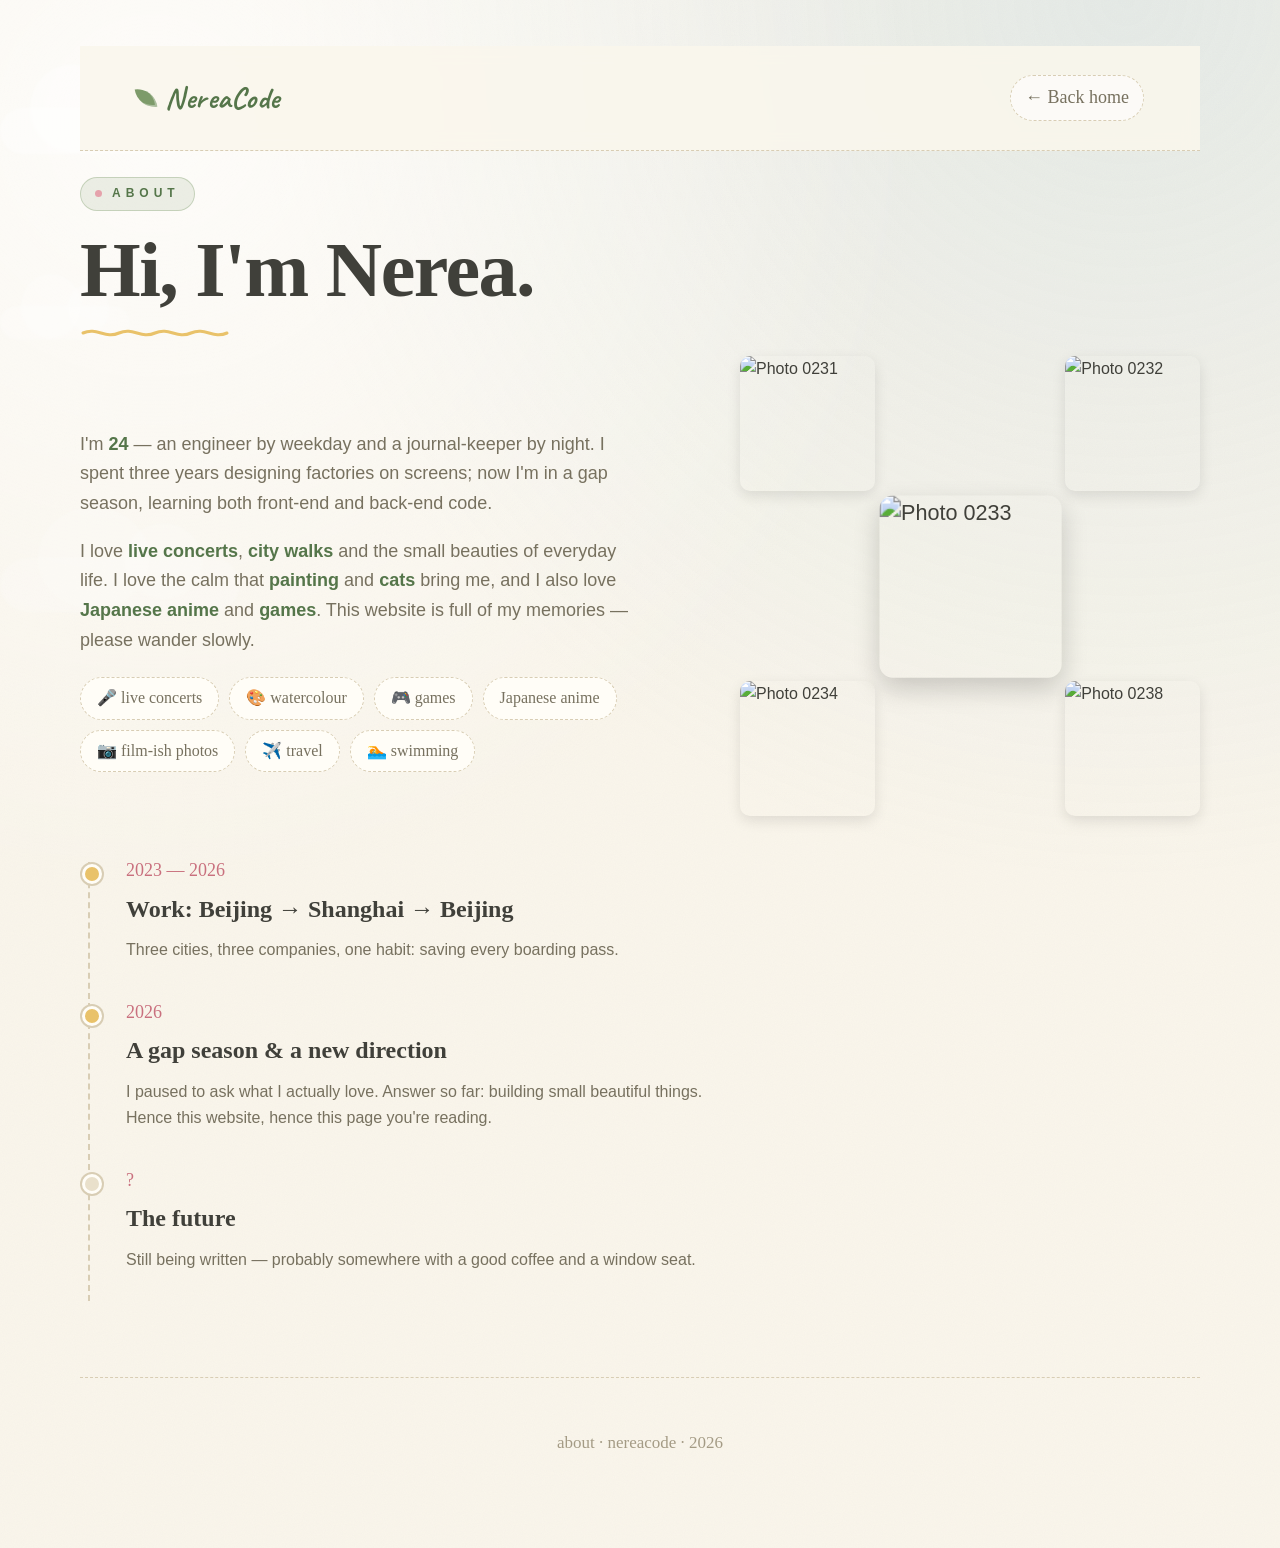
==== commit c0ccad5c: "Add files via upload" ====
--- a/about.html
+++ b/about.html
@@ -26,7 +26,7 @@
                 <svg class="squiggle" width="180" height="14" viewBox="0 0 180 14" fill="none" stroke="currentColor" stroke-width="3" stroke-linecap="round"><path d="M3 9c14-6 22 6 36 0s22 6 36 0 22 6 36 0 22 6 36 0"/></svg>
             </section>
 
-            <section class="about-grid">
+            <!--   <section class="about-grid">
                 <div class="reveal">
                     <p class="about-intro">
                         I'm <strong>24</strong>, an engineer by weekday and a journal-keeper by night.
@@ -53,23 +53,74 @@
                     <img src="assets/img/cover/daily_img_8767.jpg" alt="My painting: a whale flying over pink clouds">
                     <figcaption>“Whale over the pink sea” — my own painting, 2026</figcaption>
                 </figure>
-            </section>
+            </section> -->
+
+<section class="about-grid">
+    <div class="reveal">
+        <p class="about-intro">
+            I'm <strong>24</strong> — an engineer by weekday and a journal-keeper by night. 
+            I spent three years designing factories on screens; 
+            now I'm in a gap season, learning both front-end and back-end code.
+        </p>
+        <p class="about-intro">
+            I love <strong>live concerts</strong>, <strong>city walks</strong> and the small beauties of everyday life.
+             I love the calm that <strong>painting</strong> and <strong>cats</strong> bring me,
+              and I also love <strong>Japanese anime</strong> and <strong>games</strong>. 
+              This website is full of my memories — please wander slowly.
+        </p>
+        <div class="likes">
+            <span>🎤 live concerts</span>
+            <span>🎨 watercolour</span>
+            <span>🎮 games</span>
+            <span>Japanese anime</span> 
+            <span>📷 film-ish photos</span>
+            <span>✈️ travel</span>
+            <span>🏊 swimming</span>
+        </div>
+    </div>
+
+  <!-- ===== 3×3 九宫格：1 3 5 7 9 有图，中间加大 ===== -->
+<div class="about-photos reveal">
+    <figure class="about-thumb">
+        <img src="assets/img/IMG_0232.jpg" alt="Photo 0231" loading="lazy">
+    </figure>
+    <span class="about-gap"></span>
+    <figure class="about-thumb">
+        <img src="assets/img/IMG_0231.jpg" alt="Photo 0232" loading="lazy">
+    </figure>
+
+    <span class="about-gap"></span>
+    <figure class="about-thumb center-big">
+        <img src="assets/img/IMG_0238.jpg" alt="Photo 0233" loading="lazy">
+    </figure>
+    <span class="about-gap"></span>
+
+    <figure class="about-thumb">
+        <img src="assets/img/IMG_0233.jpg" alt="Photo 0234" loading="lazy">
+    </figure>
+    <span class="about-gap"></span>
+    <figure class="about-thumb">
+        <img src="assets/img/IMG_0234.jpg" alt="Photo 0238" loading="lazy">
+    </figure>
+</div>
+
+</section>
 
             <section class="timeline">
 
-                <div class="timeline-item reveal">
+<!--                 <div class="timeline-item reveal">
                     <div class="timeline-year">2019 — 2023</div>
                     <div class="timeline-content">
                         <h2>University</h2>
                         <p>Four years of engineering drawings, library windows and first friendships. I learned to read blueprints — and secretly filled my notebook margins with little clouds.</p>
                     </div>
-                </div>
+                </div>   -->
 
                 <div class="timeline-item reveal">
                     <div class="timeline-year">2023 — 2026</div>
                     <div class="timeline-content">
                         <h2>Work: Beijing → Shanghai → Beijing</h2>
-                        <p>Implementation engineer, then design engineer, then the person holding the Dubai project alone. Three cities, two companies, one habit: saving every boarding pass.</p>
+                        <p>Three cities, three companies, one habit: saving every boarding pass.</p>
                     </div>
                 </div>
 
@@ -77,7 +128,7 @@
                     <div class="timeline-year">2026</div>
                     <div class="timeline-content">
                         <h2>A gap season &amp; a new direction</h2>
-                        <p>I paused to ask what I actually love. Answer so far: building small beautiful things. Hence this website, hence HTML/CSS/JS, hence this page you're reading.</p>
+                        <p>I paused to ask what I actually love. Answer so far: building small beautiful things. Hence this website, hence this page you're reading.</p>
                     </div>
                 </div>
 
--- a/style.css
+++ b/style.css
@@ -3,6 +3,8 @@
    A soft, hand-made journal look: cream paper, matcha green,
    sky blue, sakura pink. Inspired by Ghibli skies and 手帐.
    ========================================================== */
+@import url('https://fonts.googleapis.com/css2?family=Playwrite+IT+Trad:wght@100..400&family=Playwrite+GB+J:ital,wght@0,100..400;1,100..400&display=swap');
+@import url('https://fonts.googleapis.com/css2?family=Caveat:wght@400;500;600;700&display=swap');
 
 * { box-sizing: border-box; }
 
@@ -107,8 +109,9 @@
     border-bottom: 1px dashed var(--line);
 }
 .logo {
-    font-family: var(--serif);
-    font-size: 22px;
+    font-family: Caveat;
+    line-height: 2;
+    font-size: 30px;
     font-weight: 700;
     letter-spacing: .5px;
     color: #fff;
@@ -125,18 +128,20 @@
     transform: rotate(-8deg);
     box-shadow: inset -2px -2px 0 rgba(255,255,255,.35);
 }
-.top-right { text-align: right; color: #fff; text-shadow: 0 1px 8px rgba(30,40,50,.55); }
+.top-right { text-align: right; color: #2b70df; text-shadow: 0 1px 8px rgba(30,40,50,.55); }
 .top-bar.solid .top-right { color: var(--ink-soft); text-shadow: none; }
-.date { font-size: 14px; letter-spacing: 2px; }
-.time { font-family: var(--hand); font-size: 22px; line-height: 1.1; }
+.date { font-family: 'Caveat'; font-size: 22px; line-height: 1.2; }
+.time { font-family: 'Caveat';  font-size: 22px; line-height: 1.2; }
 .back {
-    font-size: 14px;
+    font-family: var(--hand);
+    font-size: 18px;
     color: var(--ink-soft);
     border: 1px dashed var(--line);
     background: rgba(255,255,255,.6);
     padding: 7px 14px;
     border-radius: 100px;
     transition: all .2s ease;
+
 }
 .back:hover { background: #fff; color: var(--matcha-deep); transform: translateX(-3px); }
 
@@ -171,22 +176,23 @@
 }
 .hero-content {
     position: absolute;
-    right: 6%;
-    bottom: 70px;
+    right: 4%;
+    bottom: 190px;
     z-index: 2;
     text-align: left;
     color: #fff;
 }
 .hero-content .small-text {
-    font-size: 14px;
-    letter-spacing: 6px;
-    margin: 0 0 10px;
-    color: rgba(255,255,255,.9);
-    text-shadow: 0 1px 10px rgba(20,30,40,.6);
+    font-family: var(--hand);
+    font-size: 24px;
+    letter-spacing: 1px;
+    margin: 14px 0 0;
+    color: #fff;
+    text-shadow: 0 1px 12px rgba(20,30,40,.6);
 }
 .hero h1 {
     font-family: var(--serif);
-    font-size: clamp(64px, 12vw, 150px);
+    font-size: clamp(56px, 10vw, 130px);;
     line-height: .92;
     margin: 0;
     letter-spacing: -3px;
@@ -202,6 +208,7 @@
     text-shadow: 0 1px 12px rgba(20,30,40,.6);
 }
 .hero-scroll {
+        font-family: var(--hand);
     position: absolute;
     left: 50%;
     bottom: 18px;
@@ -257,7 +264,7 @@
     color: var(--ink);
 }
 .head-note {
-    font-family: var(--hand);
+
     font-size: 20px;
     color: var(--ink-soft);
     max-width: 620px;
@@ -901,3 +908,48 @@
     .polaroid figcaption { font-size: 13px; bottom: 10px; }
     .top-bar { padding: 16px 5%; }
 }
+
+/* ===== About 九宫格：1 3 5 7 9 有图，5 是中间加大 ===== */
+.about-photos {
+    display: grid;
+    grid-template-columns: repeat(3, 1fr);
+    gap: 28px;                  /* ← 间距从 14 调到 28 */
+    align-content: start;
+    justify-content: center;
+    align-self: start;
+    margin: -20px 0 0 auto;
+    max-width: 460px;
+    width: 100%;
+}
+
+.about-thumb {
+    margin: 0;
+    overflow: hidden;
+    border-radius: 10px;
+    box-shadow: 0 5px 14px rgba(0, 0, 0, 0.1);
+    aspect-ratio: 1 / 1;
+}
+
+.about-thumb img {
+    width: 100%;
+    height: 100%;
+    object-fit: cover;
+    display: block;
+}
+
+/* 中间那张：横跨列、行，变大并居中 */
+.about-thumb.center-big {
+    grid-column: 2 / 3;
+    grid-row: 2 / 3;
+    aspect-ratio: 1 / 1;
+    transform: scale(1.35);
+    z-index: 2;
+    box-shadow: 0 8px 20px rgba(0, 0, 0, 0.18);
+}
+
+/* 空白格 */
+.about-gap {
+    display: block;
+    width: 100%;
+    aspect-ratio: 1 / 1;
+}
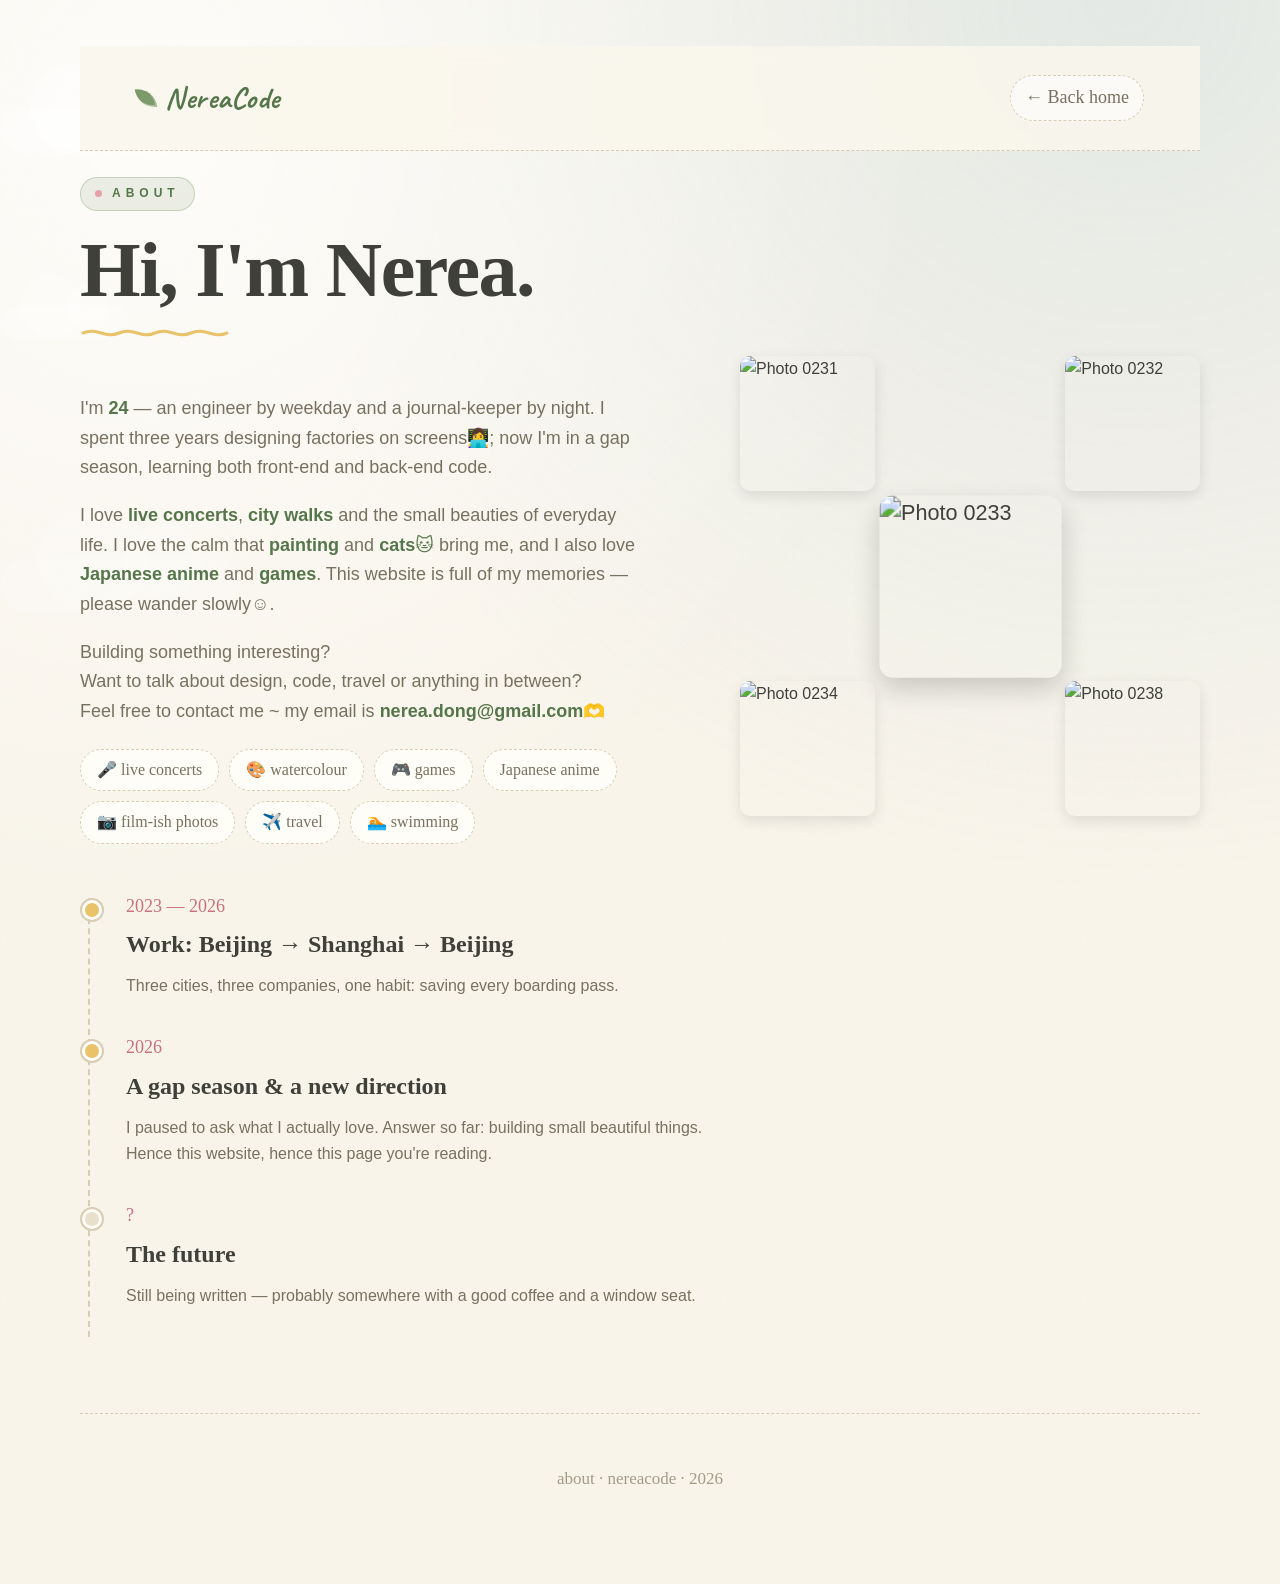
==== commit 29ab2d33: "Add files via upload" ====
--- a/about.html
+++ b/about.html
@@ -58,15 +58,20 @@
 <section class="about-grid">
     <div class="reveal">
         <p class="about-intro">
-            I'm <strong>24</strong> — an engineer by weekday and a journal-keeper by night. 
-            I spent three years designing factories on screens; 
+            I'm <strong id="age">24</strong> — an engineer by weekday and a journal-keeper by night. 
+            I spent three years designing factories on screens👩‍💻; 
             now I'm in a gap season, learning both front-end and back-end code.
         </p>
         <p class="about-intro">
             I love <strong>live concerts</strong>, <strong>city walks</strong> and the small beauties of everyday life.
-             I love the calm that <strong>painting</strong> and <strong>cats</strong> bring me,
+             I love the calm that <strong>painting</strong> and <strong>cats🐱</strong> bring me,
               and I also love <strong>Japanese anime</strong> and <strong>games</strong>. 
-              This website is full of my memories — please wander slowly.
+              This website is full of my memories — please wander slowly☺️.
+        </p>
+                <p class="about-intro">
+            Building something interesting?<br>
+            Want to talk about design, code, travel or anything in between?<br>
+            Feel free to contact me ~ my email is <strong>nerea.dong@gmail.com</strong>🫶
         </p>
         <div class="likes">
             <span>🎤 live concerts</span>
@@ -82,25 +87,25 @@
   <!-- ===== 3×3 九宫格：1 3 5 7 9 有图，中间加大 ===== -->
 <div class="about-photos reveal">
     <figure class="about-thumb">
-        <img src="assets/img/IMG_0232.jpg" alt="Photo 0231" loading="lazy">
+        <img src="https://cdn.osyb.cn/gh/nereacode/nereacode.github.io/assets/img/IMG_0232.jpg" alt="Photo 0231" loading="lazy">
     </figure>
     <span class="about-gap"></span>
     <figure class="about-thumb">
-        <img src="assets/img/IMG_0231.jpg" alt="Photo 0232" loading="lazy">
+        <img src="https://cdn.osyb.cn/gh/nereacode/nereacode.github.io/assets/img/IMG_0231.jpg" alt="Photo 0232" loading="lazy">
     </figure>
 
     <span class="about-gap"></span>
     <figure class="about-thumb center-big">
-        <img src="assets/img/IMG_0238.jpg" alt="Photo 0233" loading="lazy">
+        <img src="https://cdn.osyb.cn/gh/nereacode/nereacode.github.io/assets/img/IMG_0238.jpg" alt="Photo 0233" loading="lazy">
     </figure>
     <span class="about-gap"></span>
 
     <figure class="about-thumb">
-        <img src="assets/img/IMG_0233.jpg" alt="Photo 0234" loading="lazy">
+        <img src="https://cdn.osyb.cn/gh/nereacode/nereacode.github.io/assets/img/IMG_0233.jpg" alt="Photo 0234" loading="lazy">
     </figure>
     <span class="about-gap"></span>
     <figure class="about-thumb">
-        <img src="assets/img/IMG_0234.jpg" alt="Photo 0238" loading="lazy">
+        <img src="https://cdn.osyb.cn/gh/nereacode/nereacode.github.io/assets/img/IMG_0234.jpg" alt="Photo 0238" loading="lazy">
     </figure>
 </div>
 
@@ -148,6 +153,12 @@
     </div>
 
     <script src="app.js"></script>
+        <!-- 按照年龄增加 -->
+<script>
+  const birthYear = 2001;
+  const age = new Date().getFullYear() - birthYear - 1;
+  document.getElementById("age").textContent = age;
+</script>
 
 </body>
 </html>
--- a/style.css
+++ b/style.css
@@ -952,4 +952,38 @@
     display: block;
     width: 100%;
     aspect-ratio: 1 / 1;
-}+}
+
+/* ===== 胶带上的地点文字 ===== */
+.polaroid { position: relative; }
+
+.tape-label {
+    position: absolute;
+    left: 50%;
+    transform: translateX(-50%) rotate(-2deg);
+    z-index: 3;
+    font-family: "Caveat", "Comic Sans MS", cursive;
+    font-size: 14px;
+    color: #6b6355;
+    letter-spacing: .5px;
+    white-space: nowrap;
+    pointer-events: none;
+}
+
+/* 默认：横图 */
+.tape-label {
+    top: -12px;
+}
+
+/* 竖图（已有的 tall 类）：微调 */
+.polaroid.tall .tape-label {
+    top: -12px;
+}
+
+/* 各色胶带对应文字颜色（可选） */
+.tape-sakura .tape-label { color: #b06a78; }
+.tape-sun    .tape-label { color: #a8842e; }
+.tape-matcha .tape-label { color: #5e7a4e; }
+.tape-sky    .tape-label { color: #4e7a92; }
+.tape-clay   .tape-label { color: #a35b38; }
+
